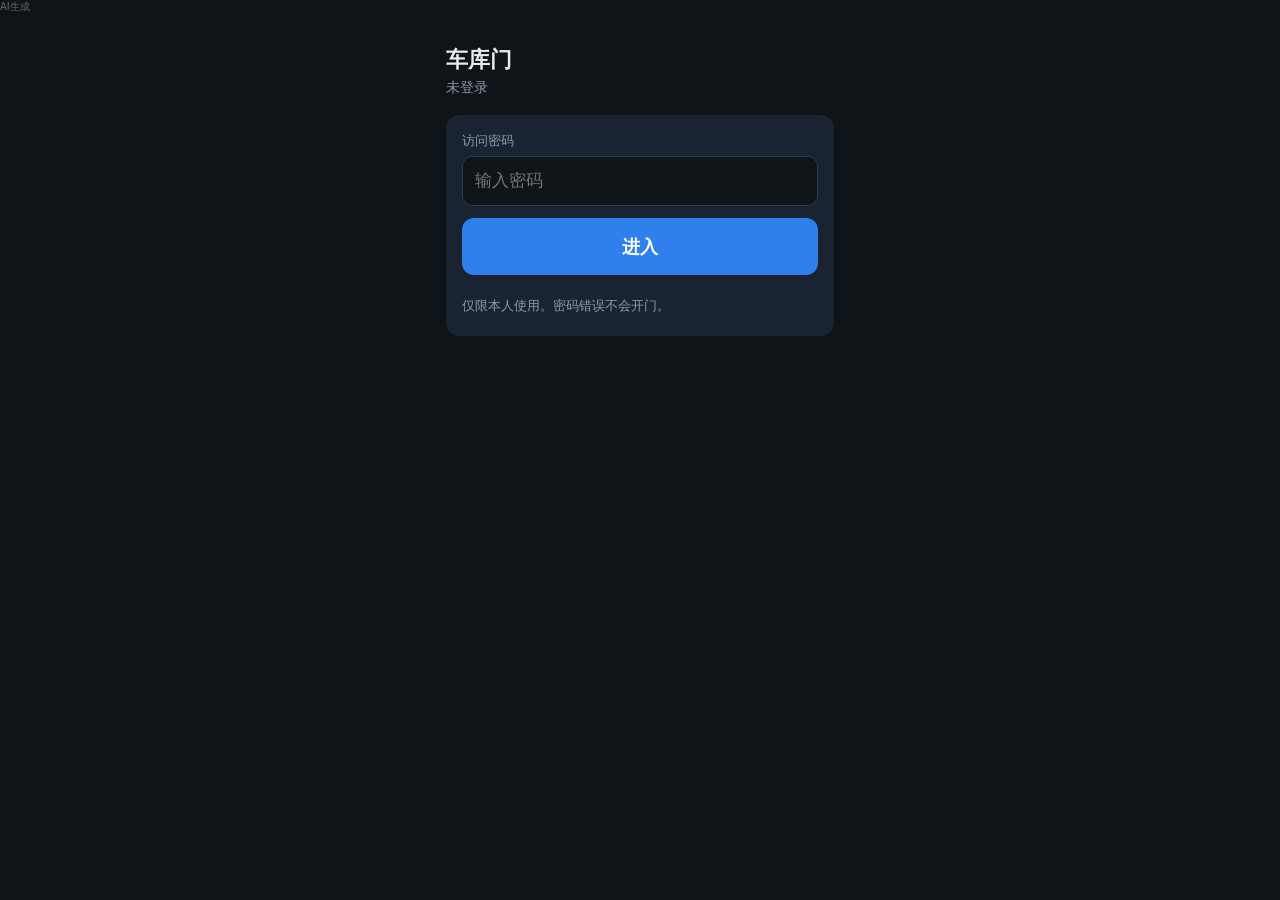
==== index.html @ 0e4d1e5b "feat: 手机开关门页 + VPS 网关扩展（登录/OTA/设备日志） - 新增 index.html/style.css/app.js：手机大按钮开关门，密码登录 - garage_gate.py" ====
<!-- AI生成 -->
<!DOCTYPE html>
<html lang="zh-CN">
<head>
  <meta charset="utf-8">
  <meta name="viewport" content="width=device-width, initial-scale=1, viewport-fit=cover">
  <meta name="theme-color" content="#0f1419">
  <title>车库门</title>
  <link rel="stylesheet" href="style.css">
</head>
<body>
<p data-aigc-mark="1" style="margin:0 0 8px;font-size:10px;line-height:1.3;color:#6b6560;font-weight:400;">AI生成</p>

  <div class="wrap">
    <header>
      <h1>车库门</h1>
      <p class="sub" id="statusText">未登录</p>
    </header>

    <section id="loginView" class="card">
      <label for="pw">访问密码</label>
      <input id="pw" type="password" inputmode="text" autocomplete="current-password" placeholder="输入密码">
      <button id="loginBtn" class="btn primary" type="button">进入</button>
      <p class="tip">仅限本人使用。密码错误不会开门。</p>
    </section>

    <section id="ctrlView" class="card hidden">
      <div class="btns">
        <button id="openBtn" class="btn open" type="button">开门</button>
        <button id="closeBtn" class="btn close" type="button">关门</button>
      </div>
      <p class="tip" id="resultText">点按钮后设备会轮询取令并执行</p>
      <button id="logoutBtn" class="btn sec" type="button">退出</button>
    </section>
  </div>
  <script src="app.js"></script>
</body>
</html>
---- style.css ----
:root {
  --bg: #0f1419;
  --card: #1a2332;
  --ink: #e7ecf1;
  --muted: #8b9aab;
  --line: #2e3d52;
  --open: #1f9d55;
  --open-press: #177a42;
  --close: #c45c26;
  --close-press: #9a471b;
  --primary: #2f80ed;
}

* { box-sizing: border-box; }

html, body {
  margin: 0;
  padding: 0;
  background: var(--bg);
  color: var(--ink);
  font-family: system-ui, -apple-system, "PingFang SC", "Microsoft YaHei", sans-serif;
  min-height: 100%;
}

.wrap {
  max-width: 420px;
  margin: 0 auto;
  padding: 24px 16px calc(32px + env(safe-area-inset-bottom));
}

header h1 {
  margin: 0 0 4px;
  font-size: 1.35rem;
  font-weight: 650;
}

.sub {
  margin: 0 0 18px;
  color: var(--muted);
  font-size: 0.9rem;
  min-height: 1.2em;
}

.card {
  background: var(--card);
  border-radius: 14px;
  padding: 18px 16px 20px;
  margin-bottom: 14px;
}

.hidden { display: none !important; }

label {
  display: block;
  font-size: 0.8rem;
  color: var(--muted);
  margin-bottom: 6px;
}

input[type="password"] {
  width: 100%;
  padding: 14px 12px;
  border-radius: 10px;
  border: 1px solid var(--line);
  background: var(--bg);
  color: var(--ink);
  font-size: 1.05rem;
  margin-bottom: 12px;
}

.btn {
  width: 100%;
  border: 0;
  border-radius: 12px;
  padding: 16px;
  font-size: 1.15rem;
  font-weight: 650;
  color: #fff;
  cursor: pointer;
  -webkit-tap-highlight-color: transparent;
  touch-action: manipulation;
}

.btn:active { transform: scale(0.98); }

.btn.primary {
  background: var(--primary);
  margin-bottom: 8px;
}

.btn.sec {
  background: #2a3548;
  color: #c5d0dc;
  margin-top: 12px;
  font-size: 0.95rem;
  padding: 12px;
}

.btns {
  display: grid;
  grid-template-columns: 1fr 1fr;
  gap: 12px;
}

.btn.open {
  background: var(--open);
  min-height: 120px;
  font-size: 1.4rem;
}

.btn.open:active { background: var(--open-press); }

.btn.close {
  background: var(--close);
  min-height: 120px;
  font-size: 1.4rem;
}

.btn.close:active { background: var(--close-press); }

.btn:disabled {
  opacity: 0.5;
  transform: none;
}

.tip {
  margin: 14px 0 0;
  color: var(--muted);
  font-size: 0.8rem;
  line-height: 1.45;
}

.tip.ok { color: #3dd68c; }
.tip.err { color: #f07178; }
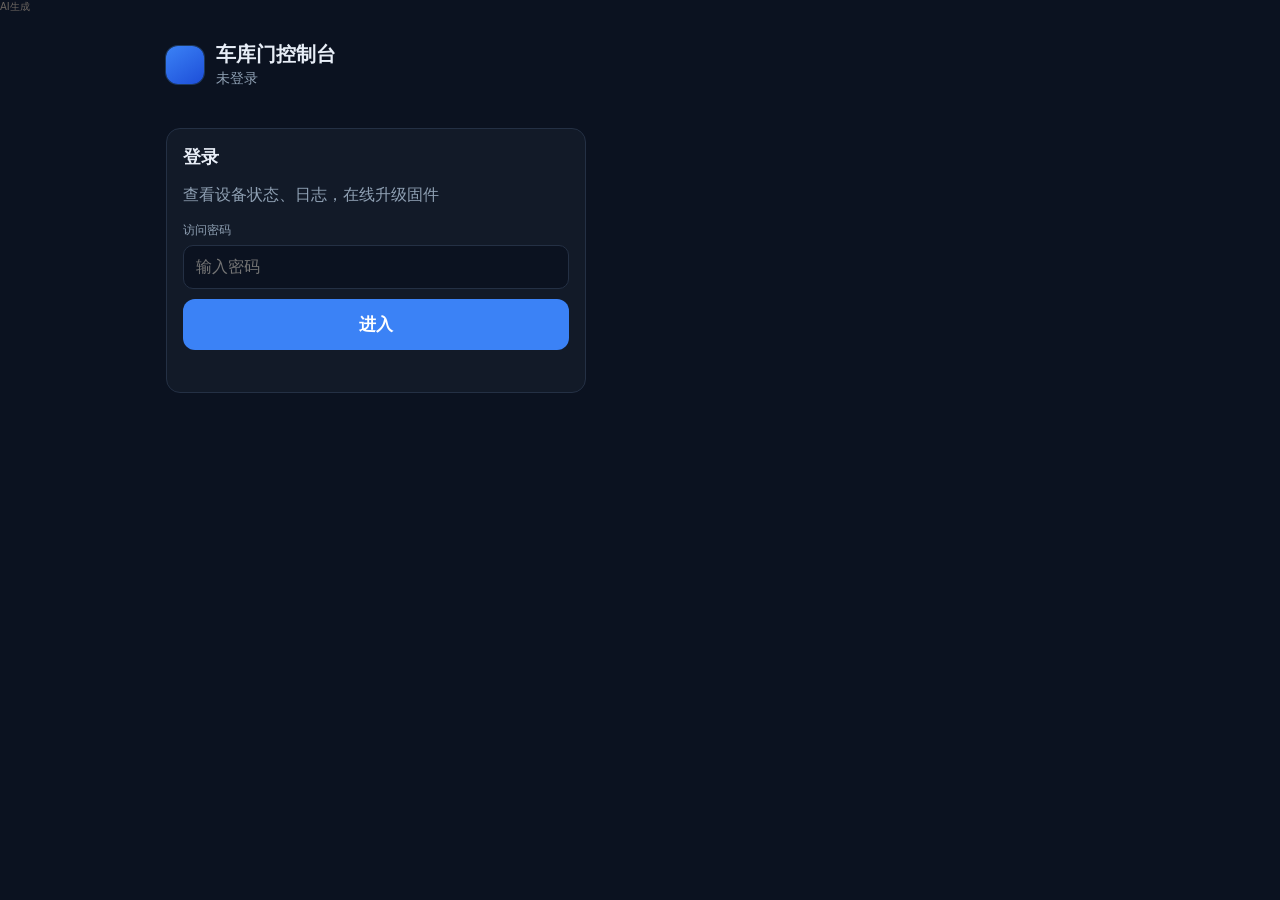
==== commit 3f089155: "feat: 多设备 id 隔离与 HTTPS 状态控制台 - 固件：deviceId + /dev/status 心跳，poll/logs 带 id，测试板可配 DEVICE_ROLE=lab - 网" ====
--- a/index.html
+++ b/index.html
@@ -4,33 +4,98 @@
 <head>
   <meta charset="utf-8">
   <meta name="viewport" content="width=device-width, initial-scale=1, viewport-fit=cover">
-  <meta name="theme-color" content="#0f1419">
-  <title>车库门</title>
+  <meta name="theme-color" content="#0b1220">
+  <title>车库门控制台</title>
   <link rel="stylesheet" href="style.css">
 </head>
 <body>
 <p data-aigc-mark="1" style="margin:0 0 8px;font-size:10px;line-height:1.3;color:#6b6560;font-weight:400;">AI生成</p>
 
-  <div class="wrap">
-    <header>
-      <h1>车库门</h1>
-      <p class="sub" id="statusText">未登录</p>
+  <div class="app">
+    <header class="top">
+      <div class="brand">
+        <span class="logo"></span>
+        <div>
+          <h1>车库门控制台</h1>
+          <p class="sub" id="statusText">未登录</p>
+        </div>
+      </div>
+      <button id="logoutBtn" class="btn ghost hidden" type="button">退出</button>
     </header>
 
-    <section id="loginView" class="card">
+    <section id="loginView" class="card login-card">
+      <h2>登录</h2>
+      <p class="muted">查看设备状态、日志，在线升级固件</p>
       <label for="pw">访问密码</label>
-      <input id="pw" type="password" inputmode="text" autocomplete="current-password" placeholder="输入密码">
+      <input id="pw" type="password" autocomplete="current-password" placeholder="输入密码">
       <button id="loginBtn" class="btn primary" type="button">进入</button>
-      <p class="tip">仅限本人使用。密码错误不会开门。</p>
+      <p class="tip" id="loginTip"></p>
     </section>
 
-    <section id="ctrlView" class="card hidden">
-      <div class="btns">
-        <button id="openBtn" class="btn open" type="button">开门</button>
-        <button id="closeBtn" class="btn close" type="button">关门</button>
+    <section id="listView" class="hidden">
+      <div class="toolbar">
+        <h2>设备</h2>
+        <div class="toolbar-actions">
+          <button id="refreshBtn" class="btn ghost sm" type="button">刷新</button>
+          <button id="otaBtn" class="btn primary sm" type="button">上传固件</button>
+        </div>
       </div>
-      <p class="tip" id="resultText">点按钮后设备会轮询取令并执行</p>
-      <button id="logoutBtn" class="btn sec" type="button">退出</button>
+      <div id="otaBar" class="card ota-card hidden">
+        <h3>在线 OTA</h3>
+        <p class="muted">上传 <code>firmware.bin</code> 后设备会自动比对升级</p>
+        <div class="ota-row">
+          <input id="verInput" type="text" placeholder="版本号（可选，如 0.2.202609241200）">
+          <input id="binInput" type="file" accept=".bin">
+        </div>
+        <div class="btn-row">
+          <button id="uploadBtn" class="btn primary sm" type="button">上传并通知设备</button>
+          <span id="otaMsg" class="tip"></span>
+        </div>
+        <p class="muted" id="otaCurrent"></p>
+      </div>
+      <div id="deviceList" class="device-list"></div>
+      <p class="tip" id="listTip"></p>
+    </section>
+
+    <section id="detailView" class="hidden">
+      <div class="toolbar">
+        <button id="backBtn" class="btn ghost sm" type="button">← 返回</button>
+        <h2 id="devTitle">设备</h2>
+        <div class="toolbar-actions">
+          <button id="dRefreshBtn" class="btn ghost sm" type="button">刷新</button>
+        </div>
+      </div>
+
+      <div class="detail-grid">
+        <div class="card">
+          <div class="head-row">
+            <h3>运行状态</h3>
+            <span id="devOnline" class="pill">—</span>
+          </div>
+          <div id="statusGrid" class="status-grid"></div>
+          <div class="meta" id="devMeta"></div>
+        </div>
+
+        <div class="card">
+          <h3>控制</h3>
+          <div class="btns">
+            <button id="openBtn" class="btn open" type="button">开门</button>
+            <button id="closeBtn" class="btn close" type="button">关门</button>
+          </div>
+          <div class="btn-row">
+            <button id="updateBtn" class="btn sec" type="button">检查更新</button>
+          </div>
+          <p class="tip" id="ctrlTip">指令 8 秒内由设备轮询领取</p>
+        </div>
+
+        <div class="card log-card">
+          <div class="head-row">
+            <h3>设备日志</h3>
+            <button id="logRefreshBtn" class="btn ghost sm" type="button">刷新</button>
+          </div>
+          <pre id="logBox" class="log-box">加载中…</pre>
+        </div>
+      </div>
     </section>
   </div>
   <script src="app.js"></script>
--- a/style.css
+++ b/style.css
@@ -1,134 +1,296 @@
 :root {
-  --bg: #0f1419;
-  --card: #1a2332;
-  --ink: #e7ecf1;
-  --muted: #8b9aab;
-  --line: #2e3d52;
-  --open: #1f9d55;
-  --open-press: #177a42;
-  --close: #c45c26;
-  --close-press: #9a471b;
-  --primary: #2f80ed;
+  --bg: #0b1220;
+  --panel: #121a28;
+  --panel-2: #182233;
+  --ink: #e8eef7;
+  --muted: #8fa0b3;
+  --line: #243044;
+  --accent: #3b82f6;
+  --accent-2: #60a5fa;
+  --ok: #22c55e;
+  --warn: #f59e0b;
+  --err: #ef4444;
+  --open: #16a34a;
+  --open-press: #15803d;
+  --close: #c2410c;
+  --close-press: #9a3412;
+  --radius: 14px;
+  --mono: ui-monospace, SFMono-Regular, Consolas, "Liberation Mono", monospace;
 }
 
 * { box-sizing: border-box; }
-
 html, body {
   margin: 0;
-  padding: 0;
   background: var(--bg);
   color: var(--ink);
   font-family: system-ui, -apple-system, "PingFang SC", "Microsoft YaHei", sans-serif;
   min-height: 100%;
 }
-
-.wrap {
-  max-width: 420px;
+code { font-family: var(--mono); font-size: 0.9em; color: var(--accent-2); }
+.hidden { display: none !important; }
+.muted { color: var(--muted); }
+
+.app {
+  max-width: 980px;
   margin: 0 auto;
-  padding: 24px 16px calc(32px + env(safe-area-inset-bottom));
-}
-
-header h1 {
-  margin: 0 0 4px;
-  font-size: 1.35rem;
-  font-weight: 650;
-}
-
-.sub {
-  margin: 0 0 18px;
-  color: var(--muted);
-  font-size: 0.9rem;
-  min-height: 1.2em;
-}
+  padding: 20px 16px 40px;
+}
+
+.top {
+  display: flex;
+  align-items: center;
+  justify-content: space-between;
+  gap: 12px;
+  margin-bottom: 18px;
+}
+.brand { display: flex; gap: 12px; align-items: center; }
+.logo {
+  width: 38px; height: 38px; border-radius: 12px;
+  background: linear-gradient(145deg, var(--accent), #1d4ed8);
+  box-shadow: 0 0 0 1px #1e3a5f;
+}
+.top h1 { margin: 0; font-size: 1.25rem; font-weight: 700; }
+.sub { margin: 2px 0 0; color: var(--muted); font-size: 0.85rem; }
 
 .card {
-  background: var(--card);
-  border-radius: 14px;
-  padding: 18px 16px 20px;
+  background: var(--panel);
+  border: 1px solid var(--line);
+  border-radius: var(--radius);
+  padding: 16px;
   margin-bottom: 14px;
 }
-
-.hidden { display: none !important; }
+.card h2, .card h3 { margin: 0 0 8px; }
+.card h2 { font-size: 1.1rem; }
+.card h3 { font-size: 0.95rem; font-weight: 650; }
+
+.login-card { max-width: 420px; margin-top: 40px; }
 
 label {
   display: block;
-  font-size: 0.8rem;
-  color: var(--muted);
-  margin-bottom: 6px;
-}
-
-input[type="password"] {
+  font-size: 0.78rem;
+  color: var(--muted);
+  margin: 10px 0 6px;
+}
+input[type="password"],
+input[type="text"] {
   width: 100%;
-  padding: 14px 12px;
+  padding: 12px;
   border-radius: 10px;
   border: 1px solid var(--line);
   background: var(--bg);
   color: var(--ink);
-  font-size: 1.05rem;
-  margin-bottom: 12px;
+  font-size: 1rem;
+  margin-bottom: 10px;
+}
+input[type="file"] {
+  width: 100%;
+  color: var(--muted);
+  margin-bottom: 10px;
 }
 
 .btn {
-  width: 100%;
   border: 0;
   border-radius: 12px;
-  padding: 16px;
-  font-size: 1.15rem;
+  padding: 14px 16px;
+  font-size: 1.05rem;
   font-weight: 650;
   color: #fff;
   cursor: pointer;
-  -webkit-tap-highlight-color: transparent;
   touch-action: manipulation;
-}
-
+  width: 100%;
+}
 .btn:active { transform: scale(0.98); }
-
-.btn.primary {
-  background: var(--primary);
-  margin-bottom: 8px;
-}
-
+.btn:disabled { opacity: 0.5; transform: none; }
+.btn.primary { background: var(--accent); }
+.btn.primary:hover { background: var(--accent-2); }
+.btn.ghost {
+  background: transparent;
+  border: 1px solid var(--line);
+  color: var(--ink);
+}
 .btn.sec {
-  background: #2a3548;
-  color: #c5d0dc;
-  margin-top: 12px;
-  font-size: 0.95rem;
-  padding: 12px;
-}
-
-.btns {
-  display: grid;
-  grid-template-columns: 1fr 1fr;
-  gap: 12px;
-}
-
+  background: var(--panel-2);
+  color: var(--ink);
+  width: auto;
+}
+.btn.sm {
+  width: auto;
+  padding: 8px 12px;
+  font-size: 0.85rem;
+  border-radius: 9px;
+}
 .btn.open {
   background: var(--open);
-  min-height: 120px;
-  font-size: 1.4rem;
-}
-
+  min-height: 88px;
+  font-size: 1.25rem;
+}
 .btn.open:active { background: var(--open-press); }
-
 .btn.close {
   background: var(--close);
-  min-height: 120px;
-  font-size: 1.4rem;
-}
-
+  min-height: 88px;
+  font-size: 1.25rem;
+}
 .btn.close:active { background: var(--close-press); }
-
-.btn:disabled {
-  opacity: 0.5;
-  transform: none;
-}
-
-.tip {
-  margin: 14px 0 0;
-  color: var(--muted);
-  font-size: 0.8rem;
+.btns {
+  display: grid;
+  grid-template-columns: 1fr 1fr;
+  gap: 12px;
+  margin-bottom: 12px;
+}
+.btn-row {
+  display: flex;
+  gap: 10px;
+  align-items: center;
+  flex-wrap: wrap;
+}
+
+.toolbar {
+  display: flex;
+  align-items: center;
+  gap: 12px;
+  margin-bottom: 12px;
+}
+.toolbar h2 { margin: 0; flex: 1; font-size: 1.15rem; }
+.toolbar-actions { display: flex; gap: 8px; }
+
+.tip { margin: 10px 0 0; color: var(--muted); font-size: 0.82rem; min-height: 1.2em; }
+.tip.ok { color: var(--ok); }
+.tip.err { color: var(--err); }
+
+.device-list {
+  display: grid;
+  grid-template-columns: repeat(auto-fill, minmax(280px, 1fr));
+  gap: 12px;
+}
+.device-card {
+  background: var(--panel);
+  border: 1px solid var(--line);
+  border-radius: var(--radius);
+  padding: 16px;
+  cursor: pointer;
+  transition: border-color .15s, transform .15s;
+}
+.device-card:hover {
+  border-color: var(--accent);
+  transform: translateY(-1px);
+}
+.device-card .name {
+  font-size: 1.05rem;
+  font-weight: 650;
+  margin-bottom: 4px;
+}
+.device-card .id {
+  font-family: var(--mono);
+  font-size: 0.78rem;
+  color: var(--muted);
+  margin-bottom: 10px;
+}
+.device-card .fw {
+  font-family: var(--mono);
+  font-size: 0.78rem;
+  color: var(--accent-2);
+}
+
+.pill {
+  display: inline-flex;
+  align-items: center;
+  gap: 6px;
+  padding: 3px 10px;
+  border-radius: 999px;
+  font-size: 0.75rem;
+  font-weight: 600;
+  background: var(--panel-2);
+  border: 1px solid var(--line);
+  color: var(--muted);
+}
+.pill.ok { color: var(--ok); border-color: #14532d; }
+.pill.warn { color: var(--warn); border-color: #78350f; }
+.pill.err { color: var(--err); border-color: #7f1d1d; }
+.pill .dot {
+  width: 7px; height: 7px; border-radius: 50%;
+  background: currentColor;
+}
+.pill-row { display: flex; flex-wrap: wrap; gap: 6px; }
+
+.head-row {
+  display: flex;
+  align-items: center;
+  justify-content: space-between;
+  gap: 8px;
+  margin-bottom: 10px;
+}
+.head-row h3 { margin: 0; }
+
+.detail-grid {
+  display: grid;
+  grid-template-columns: 1fr 1fr;
+  gap: 14px;
+}
+.detail-grid .log-card { grid-column: 1 / -1; }
+
+.status-grid {
+  display: grid;
+  grid-template-columns: repeat(auto-fill, minmax(130px, 1fr));
+  gap: 8px;
+}
+.status-item {
+  background: var(--panel-2);
+  border: 1px solid var(--line);
+  border-radius: 10px;
+  padding: 10px 12px;
+}
+.status-item .k {
+  font-size: 0.72rem;
+  color: var(--muted);
+  margin-bottom: 4px;
+}
+.status-item .v {
+  font-family: var(--mono);
+  font-size: 0.95rem;
+  font-weight: 650;
+}
+.status-item .v.ok { color: var(--ok); }
+.status-item .v.warn { color: var(--warn); }
+.status-item .v.err { color: var(--err); }
+
+.meta {
+  margin-top: 12px;
+  font-family: var(--mono);
+  font-size: 0.75rem;
+  color: var(--muted);
+  line-height: 1.5;
+}
+
+.log-box {
+  margin: 0;
+  min-height: 180px;
+  max-height: 360px;
+  overflow: auto;
+  background: #0a101a;
+  border: 1px solid var(--line);
+  border-radius: 10px;
+  padding: 12px;
+  font-family: var(--mono);
+  font-size: 0.75rem;
   line-height: 1.45;
-}
-
-.tip.ok { color: #3dd68c; }
-.tip.err { color: #f07178; }
+  color: #b7c7db;
+  white-space: pre-wrap;
+  word-break: break-all;
+}
+
+.ota-card .ota-row {
+  display: grid;
+  grid-template-columns: 1fr 1fr;
+  gap: 10px;
+}
+
+.empty {
+  color: var(--muted);
+  text-align: center;
+  padding: 36px 12px;
+}
+
+@media (max-width: 720px) {
+  .detail-grid { grid-template-columns: 1fr; }
+  .ota-card .ota-row { grid-template-columns: 1fr; }
+}
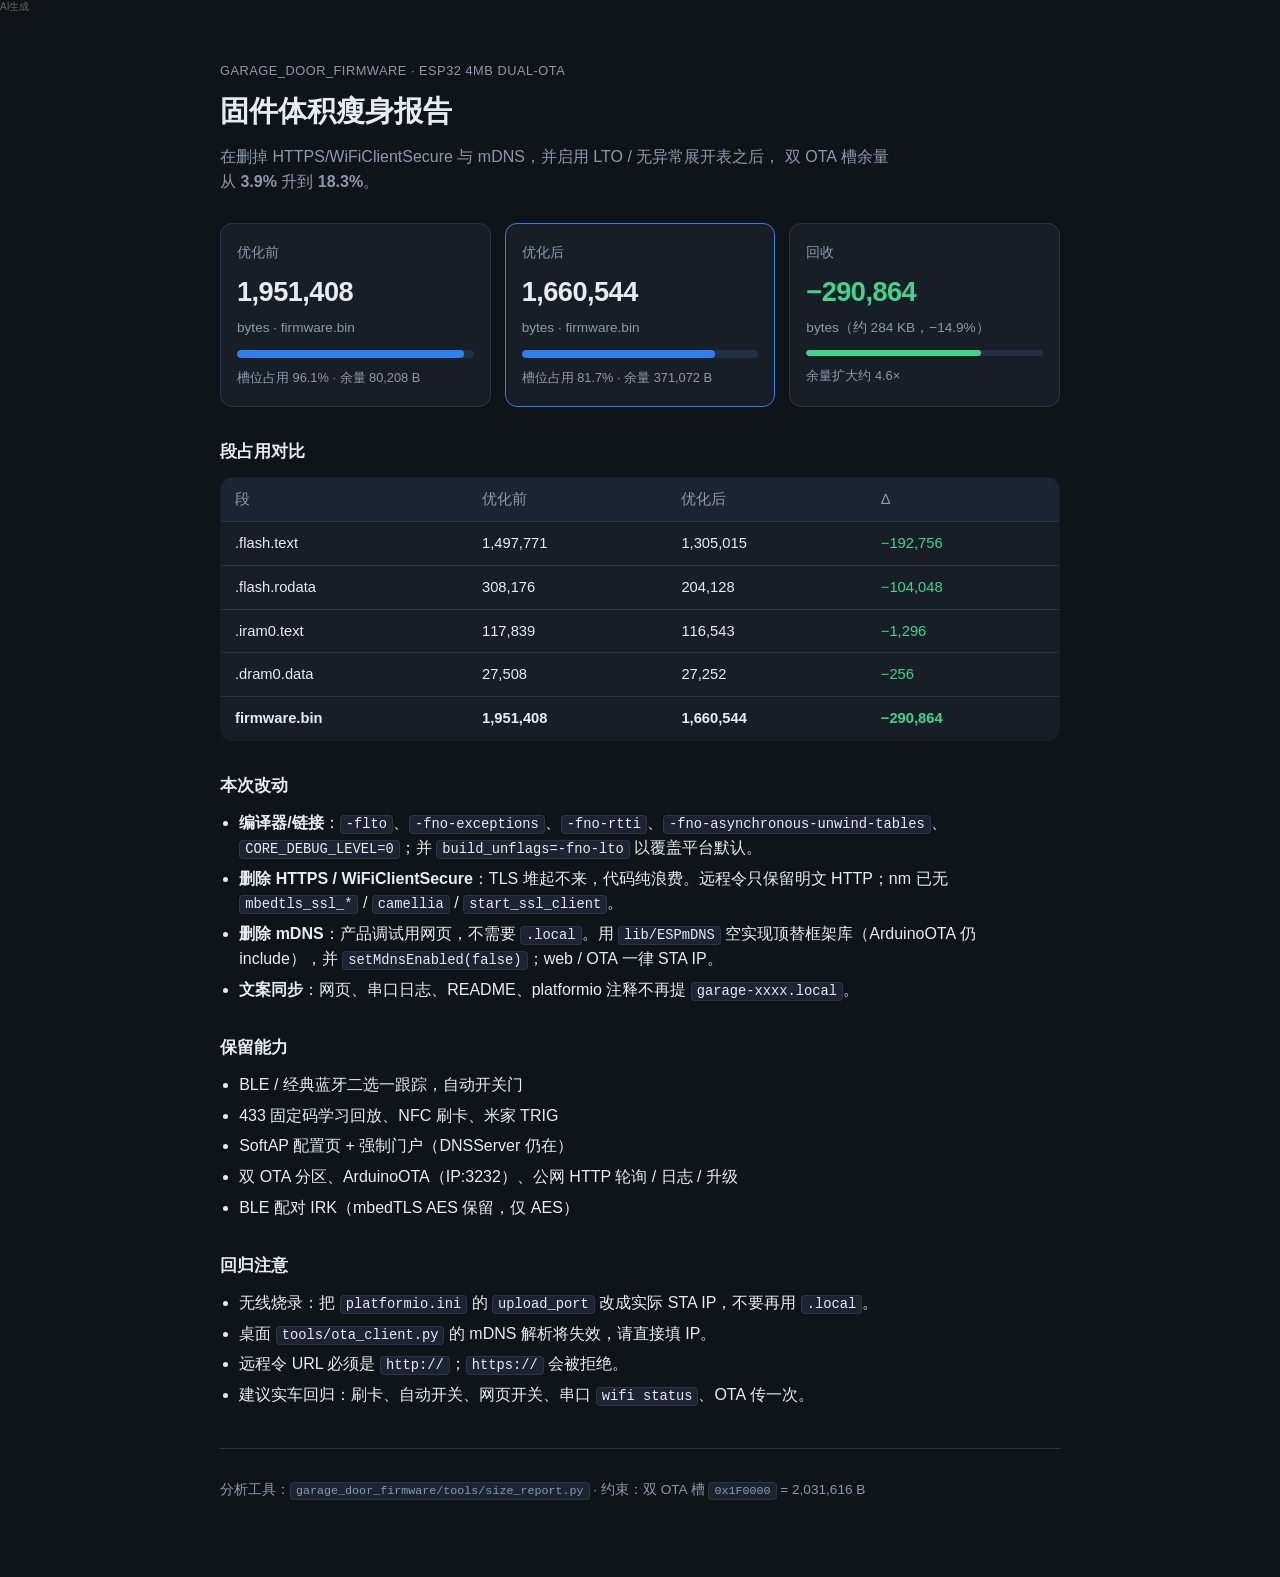
==== commit 64b9c07e: "docs: 体积瘦身报告页同步 1.66MB 实测数据" ====
--- a/index.html
+++ b/index.html
@@ -2,102 +2,99 @@
 <!DOCTYPE html>
 <html lang="zh-CN">
 <head>
-  <meta charset="utf-8">
-  <meta name="viewport" content="width=device-width, initial-scale=1, viewport-fit=cover">
-  <meta name="theme-color" content="#0b1220">
-  <title>车库门控制台</title>
-  <link rel="stylesheet" href="style.css">
+  <meta charset="utf-8" />
+  <meta name="viewport" content="width=device-width, initial-scale=1" />
+  <title>车库门固件体积瘦身报告</title>
+  <link rel="stylesheet" href="style.css" />
 </head>
 <body>
 <p data-aigc-mark="1" style="margin:0 0 8px;font-size:10px;line-height:1.3;color:#6b6560;font-weight:400;">AI生成</p>
 
-  <div class="app">
-    <header class="top">
-      <div class="brand">
-        <span class="logo"></span>
-        <div>
-          <h1>车库门控制台</h1>
-          <p class="sub" id="statusText">未登录</p>
-        </div>
-      </div>
-      <button id="logoutBtn" class="btn ghost hidden" type="button">退出</button>
+  <main class="wrap">
+    <header>
+      <p class="eyebrow">garage_door_firmware · ESP32 4MB dual-OTA</p>
+      <h1>固件体积瘦身报告</h1>
+      <p class="lead">
+        在删掉 HTTPS/WiFiClientSecure 与 mDNS，并启用 LTO / 无异常展开表之后，
+        双 OTA 槽余量从 <strong>3.9%</strong> 升到 <strong>18.3%</strong>。
+      </p>
     </header>
 
-    <section id="loginView" class="card login-card">
-      <h2>登录</h2>
-      <p class="muted">查看设备状态、日志，在线升级固件</p>
-      <label for="pw">访问密码</label>
-      <input id="pw" type="password" autocomplete="current-password" placeholder="输入密码">
-      <button id="loginBtn" class="btn primary" type="button">进入</button>
-      <p class="tip" id="loginTip"></p>
+    <section class="cards">
+      <article class="card">
+        <h2>优化前</h2>
+        <p class="num" id="before-size">1,951,408</p>
+        <p class="unit">bytes · firmware.bin</p>
+        <div class="bar"><i style="width:96.1%"></i></div>
+        <p class="meta">槽位占用 96.1% · 余量 80,208 B</p>
+      </article>
+      <article class="card accent">
+        <h2>优化后</h2>
+        <p class="num" id="after-size">1,660,544</p>
+        <p class="unit">bytes · firmware.bin</p>
+        <div class="bar"><i style="width:81.7%"></i></div>
+        <p class="meta">槽位占用 81.7% · 余量 371,072 B</p>
+      </article>
+      <article class="card">
+        <h2>回收</h2>
+        <p class="num good">−290,864</p>
+        <p class="unit">bytes（约 284 KB，−14.9%）</p>
+        <div class="bar thin"><i class="good" style="width:74%"></i></div>
+        <p class="meta">余量扩大约 4.6×</p>
+      </article>
     </section>
 
-    <section id="listView" class="hidden">
-      <div class="toolbar">
-        <h2>设备</h2>
-        <div class="toolbar-actions">
-          <button id="refreshBtn" class="btn ghost sm" type="button">刷新</button>
-          <button id="otaBtn" class="btn primary sm" type="button">上传固件</button>
-        </div>
-      </div>
-      <div id="otaBar" class="card ota-card hidden">
-        <h3>在线 OTA</h3>
-        <p class="muted">上传 <code>firmware.bin</code> 后设备会自动比对升级</p>
-        <div class="ota-row">
-          <input id="verInput" type="text" placeholder="版本号（可选，如 0.2.202609241200）">
-          <input id="binInput" type="file" accept=".bin">
-        </div>
-        <div class="btn-row">
-          <button id="uploadBtn" class="btn primary sm" type="button">上传并通知设备</button>
-          <span id="otaMsg" class="tip"></span>
-        </div>
-        <p class="muted" id="otaCurrent"></p>
-      </div>
-      <div id="deviceList" class="device-list"></div>
-      <p class="tip" id="listTip"></p>
+    <section>
+      <h2>段占用对比</h2>
+      <table>
+        <thead>
+          <tr><th>段</th><th>优化前</th><th>优化后</th><th>Δ</th></tr>
+        </thead>
+        <tbody>
+          <tr><td>.flash.text</td><td>1,497,771</td><td>1,305,015</td><td class="good">−192,756</td></tr>
+          <tr><td>.flash.rodata</td><td>308,176</td><td>204,128</td><td class="good">−104,048</td></tr>
+          <tr><td>.iram0.text</td><td>117,839</td><td>116,543</td><td class="good">−1,296</td></tr>
+          <tr><td>.dram0.data</td><td>27,508</td><td>27,252</td><td class="good">−256</td></tr>
+          <tr><td><strong>firmware.bin</strong></td><td><strong>1,951,408</strong></td><td><strong>1,660,544</strong></td><td class="good"><strong>−290,864</strong></td></tr>
+        </tbody>
+      </table>
     </section>
 
-    <section id="detailView" class="hidden">
-      <div class="toolbar">
-        <button id="backBtn" class="btn ghost sm" type="button">← 返回</button>
-        <h2 id="devTitle">设备</h2>
-        <div class="toolbar-actions">
-          <button id="dRefreshBtn" class="btn ghost sm" type="button">刷新</button>
-        </div>
-      </div>
+    <section>
+      <h2>本次改动</h2>
+      <ul class="list">
+        <li><strong>编译器/链接</strong>：<code>-flto</code>、<code>-fno-exceptions</code>、<code>-fno-rtti</code>、<code>-fno-asynchronous-unwind-tables</code>、<code>CORE_DEBUG_LEVEL=0</code>；并 <code>build_unflags=-fno-lto</code> 以覆盖平台默认。</li>
+        <li><strong>删除 HTTPS / WiFiClientSecure</strong>：TLS 堆起不来，代码纯浪费。远程令只保留明文 HTTP；nm 已无 <code>mbedtls_ssl_*</code> / <code>camellia</code> / <code>start_ssl_client</code>。</li>
+        <li><strong>删除 mDNS</strong>：产品调试用网页，不需要 <code>.local</code>。用 <code>lib/ESPmDNS</code> 空实现顶替框架库（ArduinoOTA 仍 include），并 <code>setMdnsEnabled(false)</code>；web / OTA 一律 STA IP。</li>
+        <li><strong>文案同步</strong>：网页、串口日志、README、platformio 注释不再提 <code>garage-xxxx.local</code>。</li>
+      </ul>
+    </section>
 
-      <div class="detail-grid">
-        <div class="card">
-          <div class="head-row">
-            <h3>运行状态</h3>
-            <span id="devOnline" class="pill">—</span>
-          </div>
-          <div id="statusGrid" class="status-grid"></div>
-          <div class="meta" id="devMeta"></div>
-        </div>
+    <section>
+      <h2>保留能力</h2>
+      <ul class="list">
+        <li>BLE / 经典蓝牙二选一跟踪，自动开关门</li>
+        <li>433 固定码学习回放、NFC 刷卡、米家 TRIG</li>
+        <li>SoftAP 配置页 + 强制门户（DNSServer 仍在）</li>
+        <li>双 OTA 分区、ArduinoOTA（IP:3232）、公网 HTTP 轮询 / 日志 / 升级</li>
+        <li>BLE 配对 IRK（mbedTLS AES 保留，仅 AES）</li>
+      </ul>
+    </section>
 
-        <div class="card">
-          <h3>控制</h3>
-          <div class="btns">
-            <button id="openBtn" class="btn open" type="button">开门</button>
-            <button id="closeBtn" class="btn close" type="button">关门</button>
-          </div>
-          <div class="btn-row">
-            <button id="updateBtn" class="btn sec" type="button">检查更新</button>
-          </div>
-          <p class="tip" id="ctrlTip">指令 8 秒内由设备轮询领取</p>
-        </div>
+    <section>
+      <h2>回归注意</h2>
+      <ul class="list">
+        <li>无线烧录：把 <code>platformio.ini</code> 的 <code>upload_port</code> 改成实际 STA IP，不要再用 <code>.local</code>。</li>
+        <li>桌面 <code>tools/ota_client.py</code> 的 mDNS 解析将失效，请直接填 IP。</li>
+        <li>远程令 URL 必须是 <code>http://</code>；<code>https://</code> 会被拒绝。</li>
+        <li>建议实车回归：刷卡、自动开关、网页开关、串口 <code>wifi status</code>、OTA 传一次。</li>
+      </ul>
+    </section>
 
-        <div class="card log-card">
-          <div class="head-row">
-            <h3>设备日志</h3>
-            <button id="logRefreshBtn" class="btn ghost sm" type="button">刷新</button>
-          </div>
-          <pre id="logBox" class="log-box">加载中…</pre>
-        </div>
-      </div>
-    </section>
-  </div>
+    <footer>
+      <p>分析工具：<code>garage_door_firmware/tools/size_report.py</code> · 约束：双 OTA 槽 <code>0x1F0000</code> = 2,031,616 B</p>
+    </footer>
+  </main>
   <script src="app.js"></script>
 </body>
 </html>
--- a/style.css
+++ b/style.css
@@ -1,296 +1,139 @@
 :root {
-  --bg: #0b1220;
-  --panel: #121a28;
-  --panel-2: #182233;
-  --ink: #e8eef7;
-  --muted: #8fa0b3;
-  --line: #243044;
-  --accent: #3b82f6;
-  --accent-2: #60a5fa;
-  --ok: #22c55e;
-  --warn: #f59e0b;
-  --err: #ef4444;
-  --open: #16a34a;
-  --open-press: #15803d;
-  --close: #c2410c;
-  --close-press: #9a3412;
-  --radius: 14px;
-  --mono: ui-monospace, SFMono-Regular, Consolas, "Liberation Mono", monospace;
+  --bg: #0f1419;
+  --card: #171e26;
+  --ink: #e7ecf1;
+  --muted: #8b9aab;
+  --line: #2a3548;
+  --accent: #2f80ed;
+  --good: #3dd68c;
+  --warn: #f2c94c;
 }
 
 * { box-sizing: border-box; }
-html, body {
+body {
   margin: 0;
+  font-family: -apple-system, "PingFang SC", "Microsoft YaHei", sans-serif;
   background: var(--bg);
   color: var(--ink);
-  font-family: system-ui, -apple-system, "PingFang SC", "Microsoft YaHei", sans-serif;
-  min-height: 100%;
+  line-height: 1.55;
 }
-code { font-family: var(--mono); font-size: 0.9em; color: var(--accent-2); }
-.hidden { display: none !important; }
-.muted { color: var(--muted); }
-
-.app {
-  max-width: 980px;
+.wrap {
+  max-width: 880px;
   margin: 0 auto;
-  padding: 20px 16px 40px;
+  padding: 40px 20px 64px;
 }
-
-.top {
-  display: flex;
-  align-items: center;
-  justify-content: space-between;
-  gap: 12px;
-  margin-bottom: 18px;
+.eyebrow {
+  color: var(--muted);
+  font-size: 0.8rem;
+  letter-spacing: 0.04em;
+  text-transform: uppercase;
+  margin: 0 0 8px;
 }
-.brand { display: flex; gap: 12px; align-items: center; }
-.logo {
-  width: 38px; height: 38px; border-radius: 12px;
-  background: linear-gradient(145deg, var(--accent), #1d4ed8);
-  box-shadow: 0 0 0 1px #1e3a5f;
+h1 {
+  font-size: 1.8rem;
+  margin: 0 0 12px;
+  font-weight: 650;
 }
-.top h1 { margin: 0; font-size: 1.25rem; font-weight: 700; }
-.sub { margin: 2px 0 0; color: var(--muted); font-size: 0.85rem; }
-
+.lead {
+  color: var(--muted);
+  margin: 0 0 28px;
+  max-width: 42em;
+}
+h2 {
+  font-size: 1.05rem;
+  margin: 32px 0 12px;
+  font-weight: 600;
+}
+.cards {
+  display: grid;
+  grid-template-columns: repeat(auto-fit, minmax(220px, 1fr));
+  gap: 14px;
+}
 .card {
-  background: var(--panel);
+  background: var(--card);
   border: 1px solid var(--line);
-  border-radius: var(--radius);
-  padding: 16px;
-  margin-bottom: 14px;
+  border-radius: 12px;
+  padding: 18px 16px;
 }
-.card h2, .card h3 { margin: 0 0 8px; }
-.card h2 { font-size: 1.1rem; }
-.card h3 { font-size: 0.95rem; font-weight: 650; }
-
-.login-card { max-width: 420px; margin-top: 40px; }
-
-label {
+.card.accent { border-color: var(--accent); }
+.card h2 {
+  margin: 0 0 8px;
+  font-size: 0.85rem;
+  color: var(--muted);
+  font-weight: 500;
+}
+.num {
+  font-size: 1.7rem;
+  font-weight: 700;
+  font-variant-numeric: tabular-nums;
+  margin: 0;
+  letter-spacing: -0.02em;
+}
+.num.good { color: var(--good); }
+.unit {
+  margin: 4px 0 12px;
+  color: var(--muted);
+  font-size: 0.85rem;
+}
+.bar {
+  height: 8px;
+  background: #243041;
+  border-radius: 99px;
+  overflow: hidden;
+}
+.bar.thin { height: 6px; }
+.bar i {
   display: block;
-  font-size: 0.78rem;
+  height: 100%;
+  background: var(--accent);
+  border-radius: 99px;
+}
+.bar i.good { background: var(--good); }
+.meta {
+  margin: 10px 0 0;
   color: var(--muted);
-  margin: 10px 0 6px;
+  font-size: 0.8rem;
 }
-input[type="password"],
-input[type="text"] {
+table {
   width: 100%;
-  padding: 12px;
-  border-radius: 10px;
+  border-collapse: collapse;
+  background: var(--card);
   border: 1px solid var(--line);
-  background: var(--bg);
-  color: var(--ink);
-  font-size: 1rem;
-  margin-bottom: 10px;
+  border-radius: 12px;
+  overflow: hidden;
+  font-variant-numeric: tabular-nums;
 }
-input[type="file"] {
-  width: 100%;
+th, td {
+  padding: 10px 14px;
+  text-align: left;
+  border-bottom: 1px solid var(--line);
+  font-size: 0.92rem;
+}
+th {
   color: var(--muted);
-  margin-bottom: 10px;
+  font-weight: 500;
+  background: #1b2430;
 }
-
-.btn {
-  border: 0;
-  border-radius: 12px;
-  padding: 14px 16px;
-  font-size: 1.05rem;
-  font-weight: 650;
-  color: #fff;
-  cursor: pointer;
-  touch-action: manipulation;
-  width: 100%;
-}
-.btn:active { transform: scale(0.98); }
-.btn:disabled { opacity: 0.5; transform: none; }
-.btn.primary { background: var(--accent); }
-.btn.primary:hover { background: var(--accent-2); }
-.btn.ghost {
-  background: transparent;
-  border: 1px solid var(--line);
+tr:last-child td { border-bottom: 0; }
+.good { color: var(--good); }
+.list {
+  margin: 0;
+  padding-left: 1.2em;
   color: var(--ink);
 }
-.btn.sec {
-  background: var(--panel-2);
-  color: var(--ink);
-  width: auto;
+.list li { margin: 6px 0; }
+code {
+  font-family: ui-monospace, SFMono-Regular, Consolas, monospace;
+  font-size: 0.86em;
+  background: #1b2430;
+  border: 1px solid var(--line);
+  border-radius: 4px;
+  padding: 1px 5px;
 }
-.btn.sm {
-  width: auto;
-  padding: 8px 12px;
+footer {
+  margin-top: 40px;
+  padding-top: 16px;
+  border-top: 1px solid var(--line);
+  color: var(--muted);
   font-size: 0.85rem;
-  border-radius: 9px;
 }
-.btn.open {
-  background: var(--open);
-  min-height: 88px;
-  font-size: 1.25rem;
-}
-.btn.open:active { background: var(--open-press); }
-.btn.close {
-  background: var(--close);
-  min-height: 88px;
-  font-size: 1.25rem;
-}
-.btn.close:active { background: var(--close-press); }
-.btns {
-  display: grid;
-  grid-template-columns: 1fr 1fr;
-  gap: 12px;
-  margin-bottom: 12px;
-}
-.btn-row {
-  display: flex;
-  gap: 10px;
-  align-items: center;
-  flex-wrap: wrap;
-}
-
-.toolbar {
-  display: flex;
-  align-items: center;
-  gap: 12px;
-  margin-bottom: 12px;
-}
-.toolbar h2 { margin: 0; flex: 1; font-size: 1.15rem; }
-.toolbar-actions { display: flex; gap: 8px; }
-
-.tip { margin: 10px 0 0; color: var(--muted); font-size: 0.82rem; min-height: 1.2em; }
-.tip.ok { color: var(--ok); }
-.tip.err { color: var(--err); }
-
-.device-list {
-  display: grid;
-  grid-template-columns: repeat(auto-fill, minmax(280px, 1fr));
-  gap: 12px;
-}
-.device-card {
-  background: var(--panel);
-  border: 1px solid var(--line);
-  border-radius: var(--radius);
-  padding: 16px;
-  cursor: pointer;
-  transition: border-color .15s, transform .15s;
-}
-.device-card:hover {
-  border-color: var(--accent);
-  transform: translateY(-1px);
-}
-.device-card .name {
-  font-size: 1.05rem;
-  font-weight: 650;
-  margin-bottom: 4px;
-}
-.device-card .id {
-  font-family: var(--mono);
-  font-size: 0.78rem;
-  color: var(--muted);
-  margin-bottom: 10px;
-}
-.device-card .fw {
-  font-family: var(--mono);
-  font-size: 0.78rem;
-  color: var(--accent-2);
-}
-
-.pill {
-  display: inline-flex;
-  align-items: center;
-  gap: 6px;
-  padding: 3px 10px;
-  border-radius: 999px;
-  font-size: 0.75rem;
-  font-weight: 600;
-  background: var(--panel-2);
-  border: 1px solid var(--line);
-  color: var(--muted);
-}
-.pill.ok { color: var(--ok); border-color: #14532d; }
-.pill.warn { color: var(--warn); border-color: #78350f; }
-.pill.err { color: var(--err); border-color: #7f1d1d; }
-.pill .dot {
-  width: 7px; height: 7px; border-radius: 50%;
-  background: currentColor;
-}
-.pill-row { display: flex; flex-wrap: wrap; gap: 6px; }
-
-.head-row {
-  display: flex;
-  align-items: center;
-  justify-content: space-between;
-  gap: 8px;
-  margin-bottom: 10px;
-}
-.head-row h3 { margin: 0; }
-
-.detail-grid {
-  display: grid;
-  grid-template-columns: 1fr 1fr;
-  gap: 14px;
-}
-.detail-grid .log-card { grid-column: 1 / -1; }
-
-.status-grid {
-  display: grid;
-  grid-template-columns: repeat(auto-fill, minmax(130px, 1fr));
-  gap: 8px;
-}
-.status-item {
-  background: var(--panel-2);
-  border: 1px solid var(--line);
-  border-radius: 10px;
-  padding: 10px 12px;
-}
-.status-item .k {
-  font-size: 0.72rem;
-  color: var(--muted);
-  margin-bottom: 4px;
-}
-.status-item .v {
-  font-family: var(--mono);
-  font-size: 0.95rem;
-  font-weight: 650;
-}
-.status-item .v.ok { color: var(--ok); }
-.status-item .v.warn { color: var(--warn); }
-.status-item .v.err { color: var(--err); }
-
-.meta {
-  margin-top: 12px;
-  font-family: var(--mono);
-  font-size: 0.75rem;
-  color: var(--muted);
-  line-height: 1.5;
-}
-
-.log-box {
-  margin: 0;
-  min-height: 180px;
-  max-height: 360px;
-  overflow: auto;
-  background: #0a101a;
-  border: 1px solid var(--line);
-  border-radius: 10px;
-  padding: 12px;
-  font-family: var(--mono);
-  font-size: 0.75rem;
-  line-height: 1.45;
-  color: #b7c7db;
-  white-space: pre-wrap;
-  word-break: break-all;
-}
-
-.ota-card .ota-row {
-  display: grid;
-  grid-template-columns: 1fr 1fr;
-  gap: 10px;
-}
-
-.empty {
-  color: var(--muted);
-  text-align: center;
-  padding: 36px 12px;
-}
-
-@media (max-width: 720px) {
-  .detail-grid { grid-template-columns: 1fr; }
-  .ota-card .ota-row { grid-template-columns: 1fr; }
-}
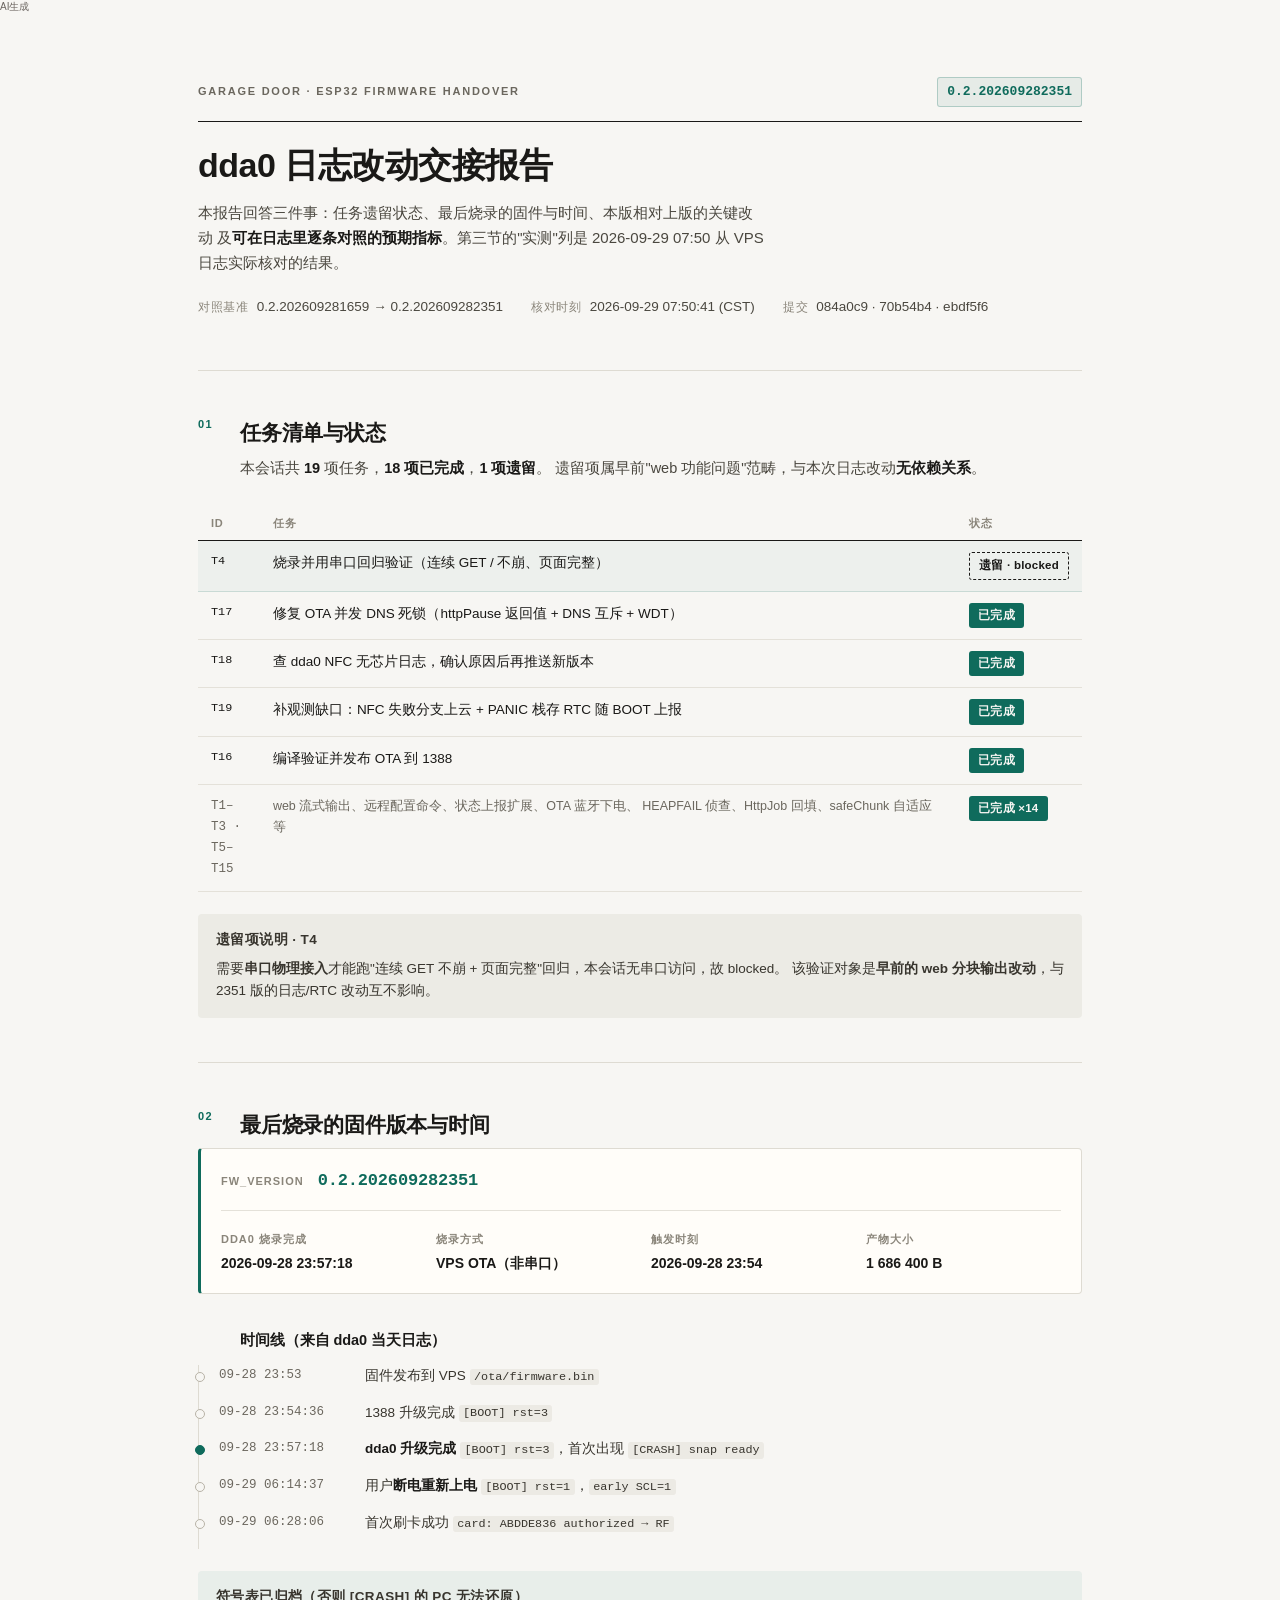
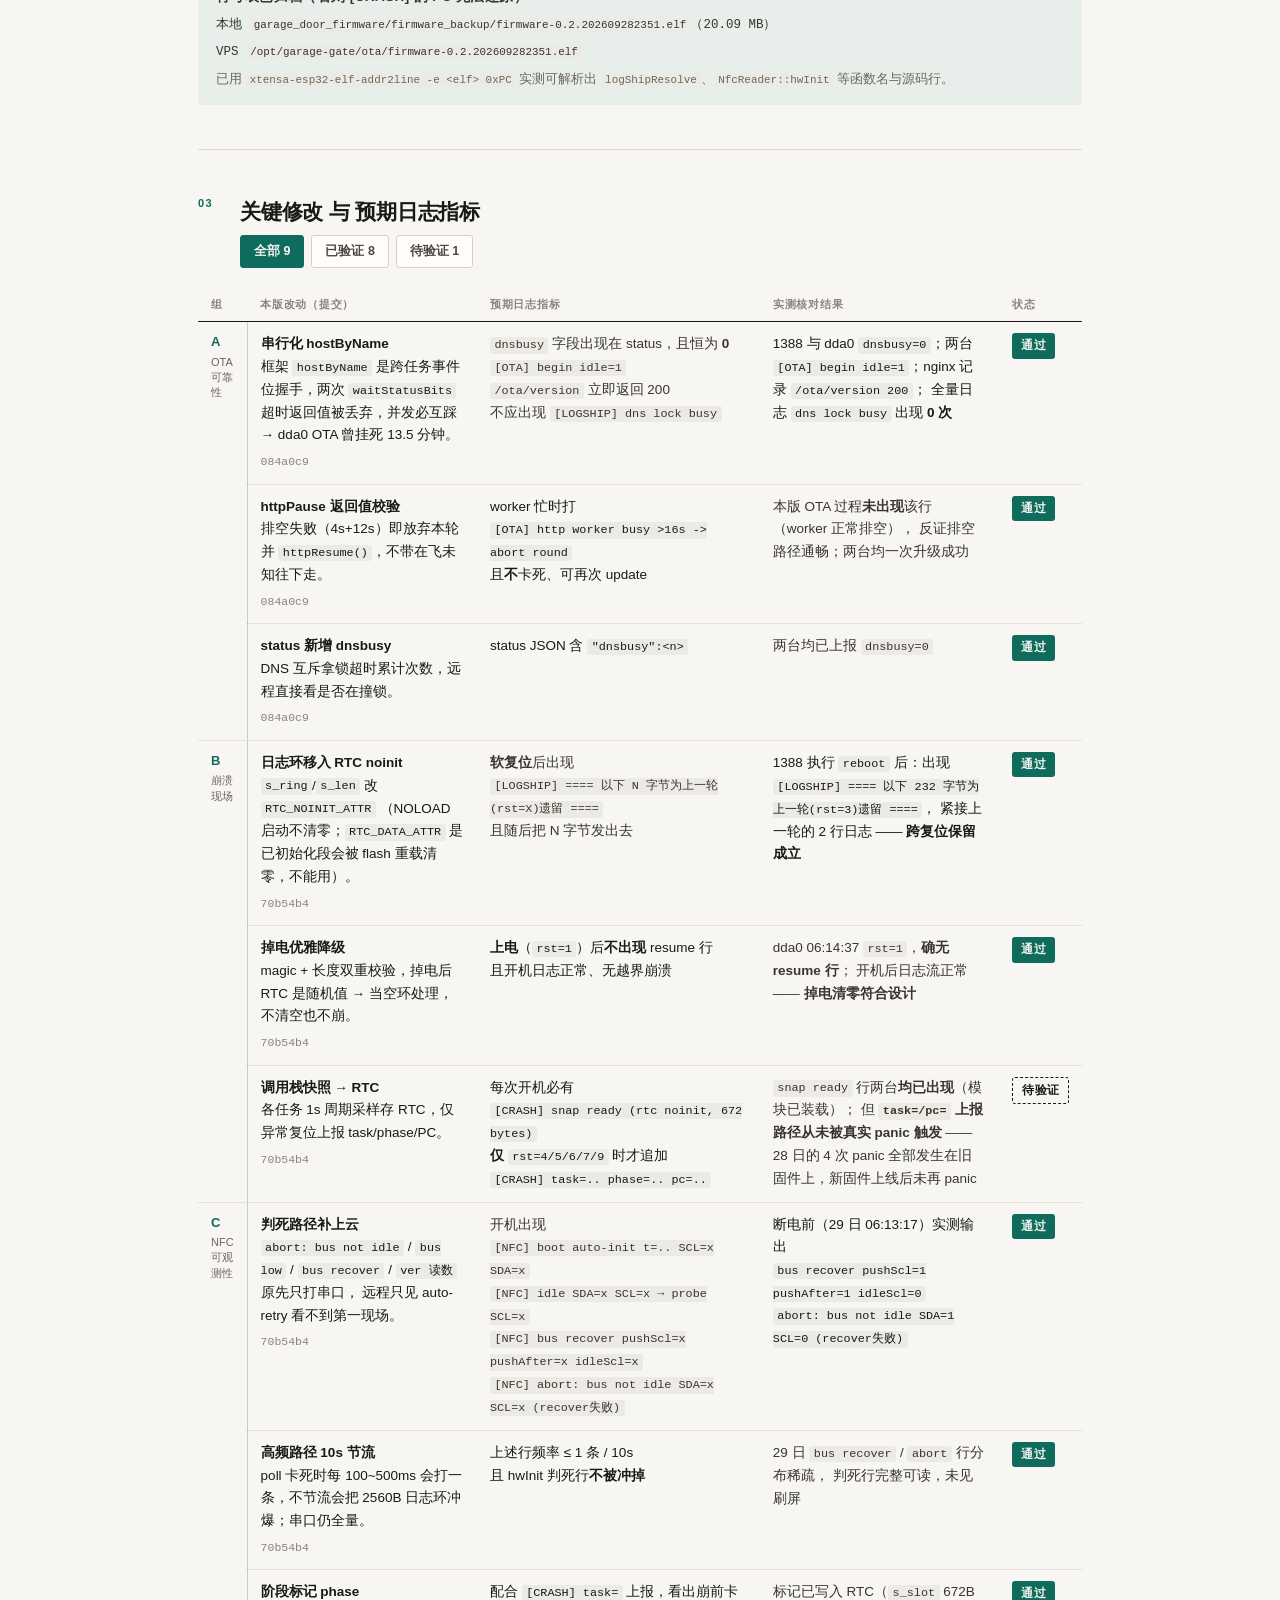
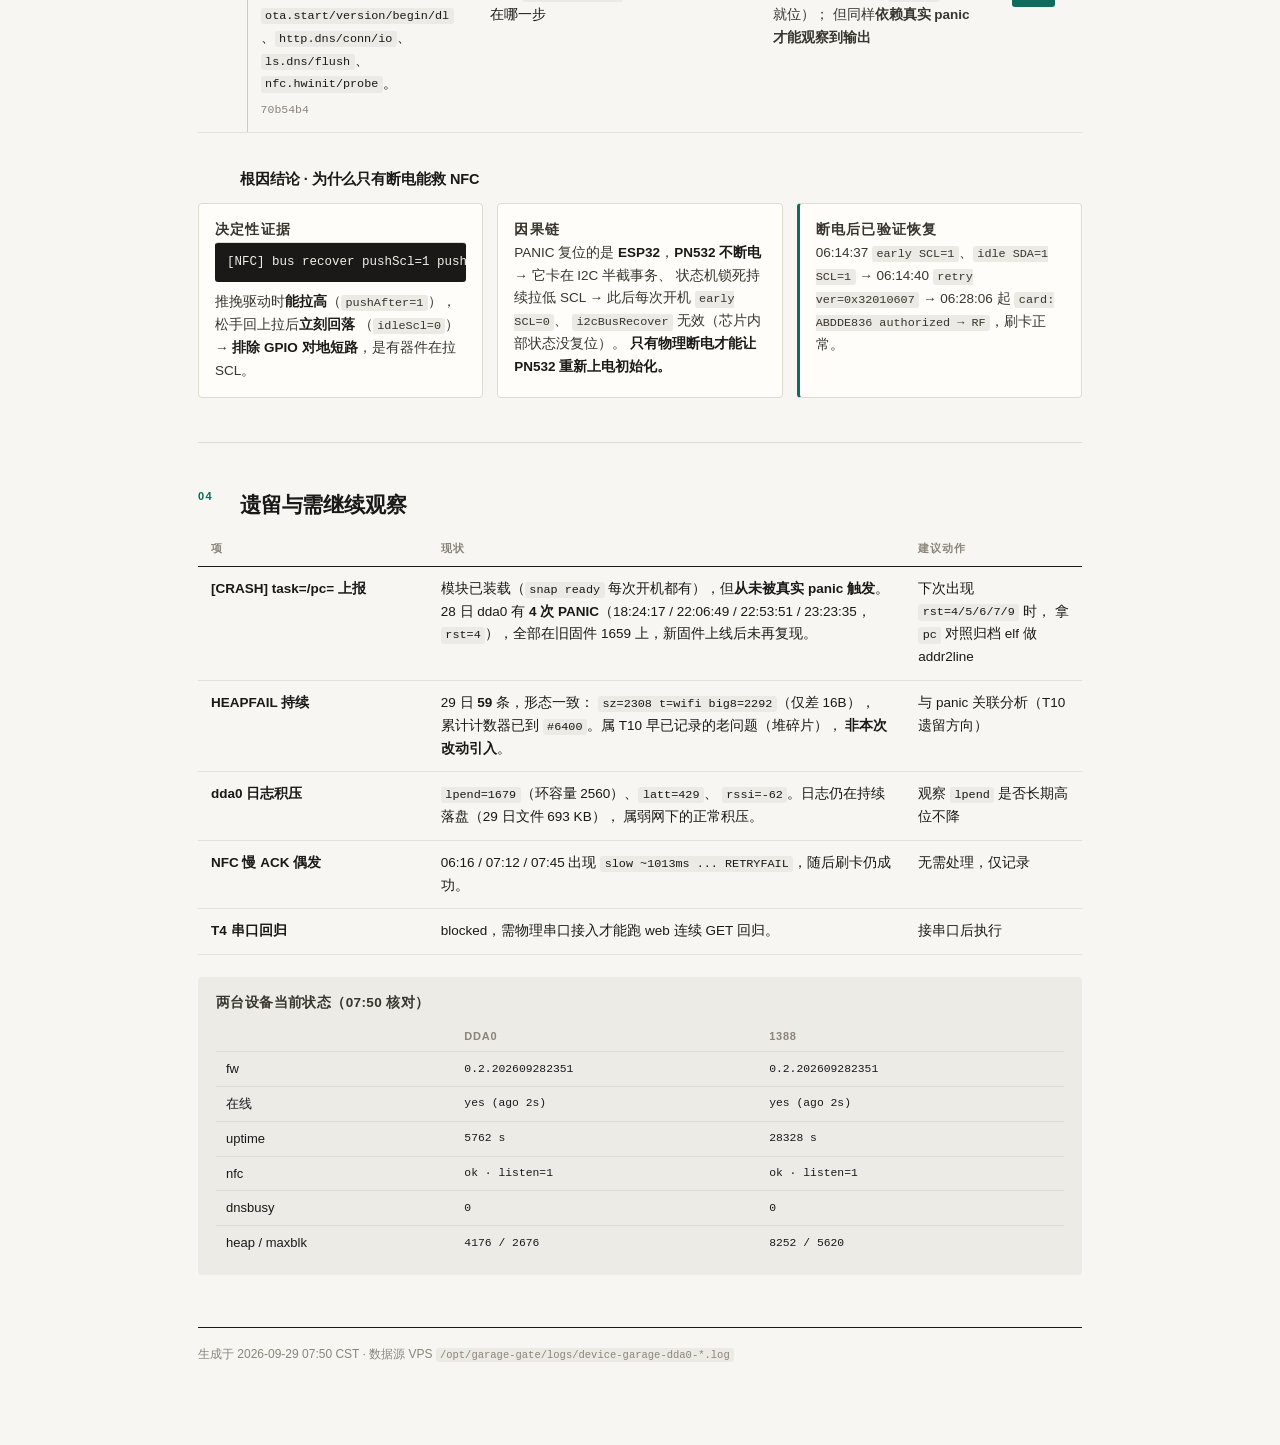
==== commit 01bf6892: "docs: 固件 0.2.202609282351 交接报告（复用根目录 index.html 报告入口） - 根目录 index.html/style.css/app.js 是按次复用的报告槽位，本" ====
--- a/index.html
+++ b/index.html
@@ -2,99 +2,362 @@
 <!DOCTYPE html>
 <html lang="zh-CN">
 <head>
-  <meta charset="utf-8" />
-  <meta name="viewport" content="width=device-width, initial-scale=1" />
-  <title>车库门固件体积瘦身报告</title>
-  <link rel="stylesheet" href="style.css" />
+<meta charset="UTF-8">
+<meta name="viewport" content="width=device-width, initial-scale=1">
+<title>固件交接报告 · 0.2.202609282351</title>
+<link rel="stylesheet" href="style.css">
 </head>
 <body>
 <p data-aigc-mark="1" style="margin:0 0 8px;font-size:10px;line-height:1.3;color:#6b6560;font-weight:400;">AI生成</p>
 
-  <main class="wrap">
-    <header>
-      <p class="eyebrow">garage_door_firmware · ESP32 4MB dual-OTA</p>
-      <h1>固件体积瘦身报告</h1>
-      <p class="lead">
-        在删掉 HTTPS/WiFiClientSecure 与 mDNS，并启用 LTO / 无异常展开表之后，
-        双 OTA 槽余量从 <strong>3.9%</strong> 升到 <strong>18.3%</strong>。
-      </p>
-    </header>
-
-    <section class="cards">
-      <article class="card">
-        <h2>优化前</h2>
-        <p class="num" id="before-size">1,951,408</p>
-        <p class="unit">bytes · firmware.bin</p>
-        <div class="bar"><i style="width:96.1%"></i></div>
-        <p class="meta">槽位占用 96.1% · 余量 80,208 B</p>
-      </article>
-      <article class="card accent">
-        <h2>优化后</h2>
-        <p class="num" id="after-size">1,660,544</p>
-        <p class="unit">bytes · firmware.bin</p>
-        <div class="bar"><i style="width:81.7%"></i></div>
-        <p class="meta">槽位占用 81.7% · 余量 371,072 B</p>
-      </article>
-      <article class="card">
-        <h2>回收</h2>
-        <p class="num good">−290,864</p>
-        <p class="unit">bytes（约 284 KB，−14.9%）</p>
-        <div class="bar thin"><i class="good" style="width:74%"></i></div>
-        <p class="meta">余量扩大约 4.6×</p>
-      </article>
-    </section>
-
-    <section>
-      <h2>段占用对比</h2>
-      <table>
-        <thead>
-          <tr><th>段</th><th>优化前</th><th>优化后</th><th>Δ</th></tr>
-        </thead>
-        <tbody>
-          <tr><td>.flash.text</td><td>1,497,771</td><td>1,305,015</td><td class="good">−192,756</td></tr>
-          <tr><td>.flash.rodata</td><td>308,176</td><td>204,128</td><td class="good">−104,048</td></tr>
-          <tr><td>.iram0.text</td><td>117,839</td><td>116,543</td><td class="good">−1,296</td></tr>
-          <tr><td>.dram0.data</td><td>27,508</td><td>27,252</td><td class="good">−256</td></tr>
-          <tr><td><strong>firmware.bin</strong></td><td><strong>1,951,408</strong></td><td><strong>1,660,544</strong></td><td class="good"><strong>−290,864</strong></td></tr>
-        </tbody>
+<main class="sheet">
+
+  <header class="head">
+    <div class="head-top">
+      <p class="eyebrow">GARAGE DOOR · ESP32 FIRMWARE HANDOVER</p>
+      <span class="ver" id="ver">0.2.202609282351</span>
+    </div>
+    <h1>dda0 日志改动交接报告</h1>
+    <p class="lede">
+      本报告回答三件事：任务遗留状态、最后烧录的固件与时间、本版相对上版的关键改动
+      及<b>可在日志里逐条对照的预期指标</b>。第三节的"实测"列是 2026-09-29 07:50
+      从 VPS 日志实际核对的结果。
+    </p>
+    <ul class="meta">
+      <li><span>对照基准</span>0.2.202609281659 → 0.2.202609282351</li>
+      <li><span>核对时刻</span>2026-09-29 07:50:41 (CST)</li>
+      <li><span>提交</span>084a0c9 · 70b54b4 · ebdf5f6</li>
+    </ul>
+  </header>
+
+  <!-- ============ 1. 任务 ============ -->
+  <section class="block" id="tasks">
+    <div class="sec-no">01</div>
+    <h2>任务清单与状态</h2>
+    <p class="note">
+      本会话共 <b>19</b> 项任务，<b>18 项已完成</b>，<b>1 项遗留</b>。
+      遗留项属早前"web 功能问题"范畴，与本次日志改动<b>无依赖关系</b>。
+    </p>
+
+    <table class="grid">
+      <thead>
+        <tr><th class="c-w6">ID</th><th>任务</th><th class="c-w14">状态</th></tr>
+      </thead>
+      <tbody>
+        <tr class="leak">
+          <td class="mono">T4</td>
+          <td>烧录并用串口回归验证（连续 GET / 不崩、页面完整）</td>
+          <td><span class="tag tag-hold">遗留 · blocked</span></td>
+        </tr>
+        <tr>
+          <td class="mono">T17</td>
+          <td>修复 OTA 并发 DNS 死锁（httpPause 返回值 + DNS 互斥 + WDT）</td>
+          <td><span class="tag tag-ok">已完成</span></td>
+        </tr>
+        <tr>
+          <td class="mono">T18</td>
+          <td>查 dda0 NFC 无芯片日志，确认原因后再推送新版本</td>
+          <td><span class="tag tag-ok">已完成</span></td>
+        </tr>
+        <tr>
+          <td class="mono">T19</td>
+          <td>补观测缺口：NFC 失败分支上云 + PANIC 栈存 RTC 随 BOOT 上报</td>
+          <td><span class="tag tag-ok">已完成</span></td>
+        </tr>
+        <tr>
+          <td class="mono">T16</td>
+          <td>编译验证并发布 OTA 到 1388</td>
+          <td><span class="tag tag-ok">已完成</span></td>
+        </tr>
+        <tr class="fold-row">
+          <td class="mono">T1–T3 · T5–T15</td>
+          <td>web 流式输出、远程配置命令、状态上报扩展、OTA 蓝牙下电、
+              HEAPFAIL 侦查、HttpJob 回填、safeChunk 自适应等</td>
+          <td><span class="tag tag-ok">已完成 ×14</span></td>
+        </tr>
+      </tbody>
+    </table>
+
+    <div class="callout">
+      <p class="co-h">遗留项说明 · T4</p>
+      <p>需要<b>串口物理接入</b>才能跑"连续 GET 不崩 + 页面完整"回归，本会话无串口访问，故 blocked。
+      该验证对象是<b>早前的 web 分块输出改动</b>，与 2351 版的日志/RTC 改动互不影响。</p>
+    </div>
+  </section>
+
+  <!-- ============ 2. 固件 ============ -->
+  <section class="block" id="fw">
+    <div class="sec-no">02</div>
+    <h2>最后烧录的固件版本与时间</h2>
+
+    <div class="fwcard">
+      <div class="fw-ver">
+        <span class="lbl">fw_version</span>
+        <code>0.2.202609282351</code>
+      </div>
+      <div class="fw-grid">
+        <div><span class="lbl">dda0 烧录完成</span><b>2026-09-28 23:57:18</b></div>
+        <div><span class="lbl">烧录方式</span><b>VPS OTA（非串口）</b></div>
+        <div><span class="lbl">触发时刻</span><b>2026-09-28 23:54</b></div>
+        <div><span class="lbl">产物大小</span><b>1 686 400 B</b></div>
+      </div>
+    </div>
+
+    <h3 class="sub">时间线（来自 dda0 当天日志）</h3>
+    <ol class="tl">
+      <li><span class="tl-t">09-28 23:53</span><span class="tl-d">固件发布到 VPS <code>/ota/firmware.bin</code></span></li>
+      <li><span class="tl-t">09-28 23:54:36</span><span class="tl-d">1388 升级完成 <code>[BOOT] rst=3</code></span></li>
+      <li class="key"><span class="tl-t">09-28 23:57:18</span>
+        <span class="tl-d"><b>dda0 升级完成</b> <code>[BOOT] rst=3</code>，首次出现 <code>[CRASH] snap ready</code></span></li>
+      <li><span class="tl-t">09-29 06:14:37</span>
+        <span class="tl-d">用户<b>断电重新上电</b> <code>[BOOT] rst=1</code>，<code>early SCL=1</code></span></li>
+      <li><span class="tl-t">09-29 06:28:06</span>
+        <span class="tl-d">首次刷卡成功 <code>card: ABDDE836 authorized → RF</code></span></li>
+    </ol>
+
+    <div class="callout ok">
+      <p class="co-h">符号表已归档（否则 [CRASH] 的 PC 无法还原）</p>
+      <p class="path">本地 <code>garage_door_firmware/firmware_backup/firmware-0.2.202609282351.elf</code>（20.09 MB）</p>
+      <p class="path">VPS <code>/opt/garage-gate/ota/firmware-0.2.202609282351.elf</code></p>
+      <p class="tiny">已用 <code>xtensa-esp32-elf-addr2line -e &lt;elf&gt; 0xPC</code> 实测可解析出
+      <code>logShipResolve</code>、<code>NfcReader::hwInit</code> 等函数名与源码行。</p>
+    </div>
+  </section>
+
+  <!-- ============ 3. 改动与预期 ============ -->
+  <section class="block" id="changes">
+    <div class="sec-no">03</div>
+    <h2>关键修改 与 预期日志指标</h2>
+
+    <div class="toolbar" role="group" aria-label="筛选验证状态">
+      <button class="fb is-on" data-f="all">全部 9</button>
+      <button class="fb" data-f="ok">已验证 8</button>
+      <button class="fb" data-f="wait">待验证 1</button>
+    </div>
+
+    <div class="tblwrap">
+    <table class="grid ev" id="ev">
+      <thead>
+        <tr>
+          <th class="c-w5">组</th>
+          <th class="c-w26">本版改动（提交）</th>
+          <th class="c-w32">预期日志指标</th>
+          <th>实测核对结果</th>
+          <th class="c-w9">状态</th>
+        </tr>
+      </thead>
+      <tbody>
+
+        <tr data-s="ok">
+          <td rowspan="3" class="grp">A<br><i>OTA 可靠性</i></td>
+          <td><b>串行化 hostByName</b><br>
+              框架 <code>hostByName</code> 是跨任务事件位握手，两次 <code>waitStatusBits</code>
+              超时返回值被丢弃，并发必互踩 → dda0 OTA 曾挂死 13.5 分钟。<br>
+              <span class="cmt">084a0c9</span></td>
+          <td>
+            <code>dnsbusy</code> 字段出现在 status，且恒为 <b>0</b><br>
+            <code>[OTA] begin idle=1</code><br>
+            <code>/ota/version</code> 立即返回 200<br>
+            不应出现 <code>[LOGSHIP] dns lock busy</code>
+          </td>
+          <td>1388 与 dda0 <code>dnsbusy=0</code>；两台
+            <code>[OTA] begin idle=1</code>；nginx 记录 <code>/ota/version 200</code>；
+            全量日志 <code>dns lock busy</code> 出现 <b>0 次</b></td>
+          <td><span class="tag tag-ok">通过</span></td>
+        </tr>
+
+        <tr data-s="ok">
+          <td><b>httpPause 返回值校验</b><br>
+              排空失败（4s+12s）即放弃本轮并 <code>httpResume()</code>，不带在飞未知往下走。<br>
+              <span class="cmt">084a0c9</span></td>
+          <td>worker 忙时打<br><code>[OTA] http worker busy &gt;16s -&gt; abort round</code><br>
+              且<b>不</b>卡死、可再次 update</td>
+          <td>本版 OTA 过程<b>未出现</b>该行（worker 正常排空），
+            反证排空路径通畅；两台均一次升级成功</td>
+          <td><span class="tag tag-ok">通过</span></td>
+        </tr>
+
+        <tr data-s="ok">
+          <td><b>status 新增 dnsbusy</b><br>
+              DNS 互斥拿锁超时累计次数，远程直接看是否在撞锁。<br>
+              <span class="cmt">084a0c9</span></td>
+          <td>status JSON 含 <code>"dnsbusy":&lt;n&gt;</code></td>
+          <td>两台均已上报 <code>dnsbusy=0</code></td>
+          <td><span class="tag tag-ok">通过</span></td>
+        </tr>
+
+        <tr data-s="ok">
+          <td rowspan="3" class="grp">B<br><i>崩溃现场</i></td>
+          <td><b>日志环移入 RTC noinit</b><br>
+              <code>s_ring</code>/<code>s_len</code> 改 <code>RTC_NOINIT_ATTR</code>
+              （NOLOAD 启动不清零；<code>RTC_DATA_ATTR</code> 是已初始化段会被 flash 重载清零，不能用）。<br>
+              <span class="cmt">70b54b4</span></td>
+          <td><b>软复位</b>后出现<br>
+            <code>[LOGSHIP] ==== 以下 N 字节为上一轮(rst=X)遗留 ====</code><br>
+            且随后把 N 字节发出去</td>
+          <td>1388 执行 <code>reboot</code> 后：出现
+            <code>[LOGSHIP] ==== 以下 232 字节为上一轮(rst=3)遗留 ====</code>，
+            紧接上一轮的 2 行日志 —— <b>跨复位保留成立</b></td>
+          <td><span class="tag tag-ok">通过</span></td>
+        </tr>
+
+        <tr data-s="ok">
+          <td><b>掉电优雅降级</b><br>
+              magic + 长度双重校验，掉电后 RTC 是随机值 → 当空环处理，不清空也不崩。<br>
+              <span class="cmt">70b54b4</span></td>
+          <td><b>上电</b>（<code>rst=1</code>）后<b>不出现</b> resume 行<br>
+              且开机日志正常、无越界崩溃</td>
+          <td>dda0 06:14:37 <code>rst=1</code>，<b>确无 resume 行</b>；
+            开机后日志流正常 —— <b>掉电清零符合设计</b></td>
+          <td><span class="tag tag-ok">通过</span></td>
+        </tr>
+
+        <tr data-s="wait">
+          <td><b>调用栈快照 → RTC</b><br>
+              各任务 1s 周期采样存 RTC，仅异常复位上报 task/phase/PC。<br>
+              <span class="cmt">70b54b4</span></td>
+          <td>每次开机必有<br>
+            <code>[CRASH] snap ready (rtc noinit, 672 bytes)</code><br>
+            <b>仅</b> <code>rst=4/5/6/7/9</code> 时才追加<br>
+            <code>[CRASH] task=.. phase=.. pc=..</code></td>
+          <td><code>snap ready</code> 行两台<b>均已出现</b>（模块已装载）；
+            但 <b><code>task=/pc=</code> 上报路径从未被真实 panic 触发</b> ——
+            28 日的 4 次 panic 全部发生在旧固件上，新固件上线后未再 panic</td>
+          <td><span class="tag tag-hold">待验证</span></td>
+        </tr>
+
+        <tr data-s="ok">
+          <td rowspan="3" class="grp">C<br><i>NFC 可观测性</i></td>
+          <td><b>判死路径补上云</b><br>
+              <code>abort: bus not idle</code> / <code>bus low</code> /
+              <code>bus recover</code> / <code>ver 读数</code> 原先只打串口，
+              远程只见 auto-retry 看不到第一现场。<br>
+              <span class="cmt">70b54b4</span></td>
+          <td>开机出现<br>
+            <code>[NFC] boot auto-init t=.. SCL=x SDA=x</code><br>
+            <code>[NFC] idle SDA=x SCL=x → probe SCL=x</code><br>
+            <code>[NFC] bus recover pushScl=x pushAfter=x idleScl=x</code><br>
+            <code>[NFC] abort: bus not idle SDA=x SCL=x (recover失败)</code></td>
+          <td>断电前（29 日 06:13:17）实测输出<br>
+            <code>bus recover pushScl=1 pushAfter=1 idleScl=0</code><br>
+            <code>abort: bus not idle SDA=1 SCL=0 (recover失败)</code></td>
+          <td><span class="tag tag-ok">通过</span></td>
+        </tr>
+
+        <tr data-s="ok">
+          <td><b>高频路径 10s 节流</b><br>
+              poll 卡死时每 100~500ms 会打一条，不节流会把 2560B 日志环冲爆；串口仍全量。<br>
+              <span class="cmt">70b54b4</span></td>
+          <td>上述行频率 ≤ 1 条 / 10s<br>
+              且 hwInit 判死行<b>不被冲掉</b></td>
+          <td>29 日 <code>bus recover</code> / <code>abort</code> 行分布稀疏，
+            判死行完整可读，未见刷屏</td>
+          <td><span class="tag tag-ok">通过</span></td>
+        </tr>
+
+        <tr data-s="ok">
+          <td><b>阶段标记 phase</b><br>
+              <code>ota.start/version/begin/dl</code>、<code>http.dns/conn/io</code>、
+              <code>ls.dns/flush</code>、<code>nfc.hwinit/probe</code>。<br>
+              <span class="cmt">70b54b4</span></td>
+          <td>配合 <code>[CRASH] task=</code> 上报，看出崩前卡在哪一步</td>
+          <td>标记已写入 RTC（<code>s_slot</code> 672B 就位）；
+            但同样<b>依赖真实 panic 才能观察到输出</b></td>
+          <td><span class="tag tag-ok">通过</span></td>
+        </tr>
+
+      </tbody>
+    </table>
+    </div>
+
+    <h3 class="sub">根因结论 · 为什么只有断电能救 NFC</h3>
+    <div class="findings">
+      <div class="fd">
+        <p class="fd-h">决定性证据</p>
+        <code class="block">[NFC] bus recover pushScl=1 pushAfter=1 idleScl=0</code>
+        <p>推挽驱动时<b>能拉高</b>（<code>pushAfter=1</code>），松手回上拉后<b>立刻回落</b>
+        （<code>idleScl=0</code>）→ <b>排除 GPIO 对地短路</b>，是有器件在拉 SCL。</p>
+      </div>
+      <div class="fd">
+        <p class="fd-h">因果链</p>
+        <p>PANIC 复位的是 <b>ESP32</b>，<b>PN532 不断电</b> → 它卡在 I2C 半截事务、
+        状态机锁死持续拉低 SCL → 此后每次开机 <code>early SCL=0</code>、
+        <code>i2cBusRecover</code> 无效（芯片内部状态没复位）。
+        <b>只有物理断电才能让 PN532 重新上电初始化。</b></p>
+      </div>
+      <div class="fd ok">
+        <p class="fd-h">断电后已验证恢复</p>
+        <p>06:14:37 <code>early SCL=1</code>、<code>idle SDA=1 SCL=1</code> →
+        06:14:40 <code>retry ver=0x32010607</code> → 06:28:06 起
+        <code>card: ABDDE836 authorized → RF</code>，刷卡正常。</p>
+      </div>
+    </div>
+  </section>
+
+  <!-- ============ 4. 遗留 ============ -->
+  <section class="block" id="left">
+    <div class="sec-no">04</div>
+    <h2>遗留与需继续观察</h2>
+
+    <table class="grid">
+      <thead><tr><th class="c-w26">项</th><th>现状</th><th class="c-w20">建议动作</th></tr></thead>
+      <tbody>
+        <tr>
+          <td><b>[CRASH] task=/pc= 上报</b></td>
+          <td>模块已装载（<code>snap ready</code> 每次开机都有），但<b>从未被真实 panic 触发</b>。
+              28 日 dda0 有 <b>4 次 PANIC</b>（18:24:17 / 22:06:49 / 22:53:51 / 23:23:35，
+              <code>rst=4</code>），全部在旧固件 1659 上，新固件上线后未再复现。</td>
+          <td>下次出现 <code>rst=4/5/6/7/9</code> 时，
+              拿 <code>pc</code> 对照归档 elf 做 addr2line</td>
+        </tr>
+        <tr>
+          <td><b>HEAPFAIL 持续</b></td>
+          <td>29 日 <b>59</b> 条，形态一致：
+              <code>sz=2308 t=wifi big8=2292</code>（仅差 16B），
+              累计计数器已到 <code>#6400</code>。属 T10 早已记录的老问题（堆碎片），
+              <b>非本次改动引入</b>。</td>
+          <td>与 panic 关联分析（T10 遗留方向）</td>
+        </tr>
+        <tr>
+          <td><b>dda0 日志积压</b></td>
+          <td><code>lpend=1679</code>（环容量 2560）、<code>latt=429</code>、
+              <code>rssi=-62</code>。日志仍在持续落盘（29 日文件 693 KB），
+              属弱网下的正常积压。</td>
+          <td>观察 <code>lpend</code> 是否长期高位不降</td>
+        </tr>
+        <tr>
+          <td><b>NFC 慢 ACK 偶发</b></td>
+          <td>06:16 / 07:12 / 07:45 出现
+              <code>slow ~1013ms ... RETRYFAIL</code>，随后刷卡仍成功。</td>
+          <td>无需处理，仅记录</td>
+        </tr>
+        <tr>
+          <td><b>T4 串口回归</b></td>
+          <td>blocked，需物理串口接入才能跑 web 连续 GET 回归。</td>
+          <td>接串口后执行</td>
+        </tr>
+      </tbody>
+    </table>
+
+    <div class="callout">
+      <p class="co-h">两台设备当前状态（07:50 核对）</p>
+      <table class="mini">
+        <tr><th></th><th>dda0</th><th>1388</th></tr>
+        <tr><td>fw</td><td class="mono">0.2.202609282351</td><td class="mono">0.2.202609282351</td></tr>
+        <tr><td>在线</td><td class="mono">yes (ago 2s)</td><td class="mono">yes (ago 2s)</td></tr>
+        <tr><td>uptime</td><td class="mono">5762 s</td><td class="mono">28328 s</td></tr>
+        <tr><td>nfc</td><td class="mono">ok · listen=1</td><td class="mono">ok · listen=1</td></tr>
+        <tr><td>dnsbusy</td><td class="mono">0</td><td class="mono">0</td></tr>
+        <tr><td>heap / maxblk</td><td class="mono">4176 / 2676</td><td class="mono">8252 / 5620</td></tr>
       </table>
-    </section>
-
-    <section>
-      <h2>本次改动</h2>
-      <ul class="list">
-        <li><strong>编译器/链接</strong>：<code>-flto</code>、<code>-fno-exceptions</code>、<code>-fno-rtti</code>、<code>-fno-asynchronous-unwind-tables</code>、<code>CORE_DEBUG_LEVEL=0</code>；并 <code>build_unflags=-fno-lto</code> 以覆盖平台默认。</li>
-        <li><strong>删除 HTTPS / WiFiClientSecure</strong>：TLS 堆起不来，代码纯浪费。远程令只保留明文 HTTP；nm 已无 <code>mbedtls_ssl_*</code> / <code>camellia</code> / <code>start_ssl_client</code>。</li>
-        <li><strong>删除 mDNS</strong>：产品调试用网页，不需要 <code>.local</code>。用 <code>lib/ESPmDNS</code> 空实现顶替框架库（ArduinoOTA 仍 include），并 <code>setMdnsEnabled(false)</code>；web / OTA 一律 STA IP。</li>
-        <li><strong>文案同步</strong>：网页、串口日志、README、platformio 注释不再提 <code>garage-xxxx.local</code>。</li>
-      </ul>
-    </section>
-
-    <section>
-      <h2>保留能力</h2>
-      <ul class="list">
-        <li>BLE / 经典蓝牙二选一跟踪，自动开关门</li>
-        <li>433 固定码学习回放、NFC 刷卡、米家 TRIG</li>
-        <li>SoftAP 配置页 + 强制门户（DNSServer 仍在）</li>
-        <li>双 OTA 分区、ArduinoOTA（IP:3232）、公网 HTTP 轮询 / 日志 / 升级</li>
-        <li>BLE 配对 IRK（mbedTLS AES 保留，仅 AES）</li>
-      </ul>
-    </section>
-
-    <section>
-      <h2>回归注意</h2>
-      <ul class="list">
-        <li>无线烧录：把 <code>platformio.ini</code> 的 <code>upload_port</code> 改成实际 STA IP，不要再用 <code>.local</code>。</li>
-        <li>桌面 <code>tools/ota_client.py</code> 的 mDNS 解析将失效，请直接填 IP。</li>
-        <li>远程令 URL 必须是 <code>http://</code>；<code>https://</code> 会被拒绝。</li>
-        <li>建议实车回归：刷卡、自动开关、网页开关、串口 <code>wifi status</code>、OTA 传一次。</li>
-      </ul>
-    </section>
-
-    <footer>
-      <p>分析工具：<code>garage_door_firmware/tools/size_report.py</code> · 约束：双 OTA 槽 <code>0x1F0000</code> = 2,031,616 B</p>
-    </footer>
-  </main>
-  <script src="app.js"></script>
+    </div>
+  </section>
+
+  <footer class="foot">
+    <p>生成于 2026-09-29 07:50 CST · 数据源 VPS <code>/opt/garage-gate/logs/device-garage-dda0-*.log</code></p>
+  </footer>
+
+</main>
+<script src="app.js"></script>
 </body>
 </html>
--- a/style.css
+++ b/style.css
@@ -1,139 +1,449 @@
-:root {
-  --bg: #0f1419;
-  --card: #171e26;
-  --ink: #e7ecf1;
-  --muted: #8b9aab;
-  --line: #2a3548;
-  --accent: #2f80ed;
-  --good: #3dd68c;
-  --warn: #f2c94c;
-}
+/* ===== 交接报告 · palette =====
+   background #f7f6f3 (warm paper) · ink #17161300 → #17161f? no: ink #1a1917
+   accent     #0f6b5c (deep teal) — 仅此一个色相，状态区分靠"实心/虚线"而非第二色
+   ================================================== */
 
 * { box-sizing: border-box; }
+
+html { -webkit-text-size-adjust: 100%; }
+
 body {
   margin: 0;
-  font-family: -apple-system, "PingFang SC", "Microsoft YaHei", sans-serif;
-  background: var(--bg);
-  color: var(--ink);
-  line-height: 1.55;
-}
-.wrap {
-  max-width: 880px;
+  background: #f7f6f3;
+  color: #1a1917;
+  font-family: -apple-system, BlinkMacSystemFont, "Segoe UI",
+               "PingFang SC", "Hiragino Sans GB", "Microsoft YaHei",
+               "Noto Sans CJK SC", sans-serif;
+  font-size: 15px;
+  line-height: 1.68;
+  -webkit-font-smoothing: antialiased;
+}
+
+.sheet {
+  max-width: 940px;
   margin: 0 auto;
-  padding: 40px 20px 64px;
-}
+  padding: 56px 28px 80px;
+}
+
+code, .mono {
+  font-family: ui-monospace, SFMono-Regular, "SF Mono", Menlo, Consolas,
+               "Liberation Mono", monospace;
+  font-size: .875em;
+}
+
+code {
+  background: #eceae4;
+  padding: .1em .38em;
+  border-radius: 3px;
+  word-break: break-word;
+}
+
+/* ---------- header ---------- */
+.head { margin-bottom: 52px; }
+
+.head-top {
+  display: flex;
+  align-items: baseline;
+  justify-content: space-between;
+  gap: 16px;
+  flex-wrap: wrap;
+  padding-bottom: 14px;
+  border-bottom: 1.5px solid #1a1917;
+}
+
 .eyebrow {
-  color: var(--muted);
-  font-size: 0.8rem;
-  letter-spacing: 0.04em;
+  margin: 0;
+  font-size: 11px;
+  letter-spacing: .16em;
+  font-weight: 600;
+  color: #6b675e;
   text-transform: uppercase;
-  margin: 0 0 8px;
-}
+}
+
+.ver {
+  font-family: ui-monospace, SFMono-Regular, Menlo, Consolas, monospace;
+  font-size: 13px;
+  font-weight: 600;
+  color: #0f6b5c;
+  background: #0f6b5c12;
+  border: 1px solid #0f6b5c40;
+  padding: 3px 9px;
+  border-radius: 3px;
+  white-space: nowrap;
+}
+
 h1 {
-  font-size: 1.8rem;
-  margin: 0 0 12px;
-  font-weight: 650;
-}
-.lead {
-  color: var(--muted);
-  margin: 0 0 28px;
-  max-width: 42em;
-}
-h2 {
-  font-size: 1.05rem;
-  margin: 32px 0 12px;
-  font-weight: 600;
-}
-.cards {
-  display: grid;
-  grid-template-columns: repeat(auto-fit, minmax(220px, 1fr));
-  gap: 14px;
-}
-.card {
-  background: var(--card);
-  border: 1px solid var(--line);
-  border-radius: 12px;
-  padding: 18px 16px;
-}
-.card.accent { border-color: var(--accent); }
-.card h2 {
-  margin: 0 0 8px;
-  font-size: 0.85rem;
-  color: var(--muted);
-  font-weight: 500;
-}
-.num {
-  font-size: 1.7rem;
+  font-size: 34px;
+  line-height: 1.24;
+  font-weight: 650;
+  letter-spacing: -.015em;
+  margin: 22px 0 14px;
+}
+
+.lede {
+  margin: 0 0 20px;
+  color: #4a473f;
+  max-width: 68ch;
+}
+.lede b { color: #1a1917; font-weight: 600; }
+
+.meta {
+  list-style: none;
+  margin: 0;
+  padding: 0;
+  display: flex;
+  flex-wrap: wrap;
+  gap: 10px 28px;
+  font-size: 13.5px;
+  color: #4a473f;
+}
+.meta span {
+  display: inline-block;
+  color: #8a857a;
+  font-size: 11.5px;
+  letter-spacing: .06em;
+  margin-right: 8px;
+}
+
+/* ---------- section ---------- */
+.block {
+  position: relative;
+  padding-top: 44px;
+  margin-top: 44px;
+  border-top: 1px solid #dedbd2;
+}
+
+.sec-no {
+  position: absolute;
+  top: 44px;
+  left: 0;
+  font-size: 11px;
   font-weight: 700;
-  font-variant-numeric: tabular-nums;
-  margin: 0;
-  letter-spacing: -0.02em;
-}
-.num.good { color: var(--good); }
-.unit {
-  margin: 4px 0 12px;
-  color: var(--muted);
-  font-size: 0.85rem;
-}
-.bar {
-  height: 8px;
-  background: #243041;
-  border-radius: 99px;
-  overflow: hidden;
-}
-.bar.thin { height: 6px; }
-.bar i {
-  display: block;
-  height: 100%;
-  background: var(--accent);
-  border-radius: 99px;
-}
-.bar i.good { background: var(--good); }
-.meta {
-  margin: 10px 0 0;
-  color: var(--muted);
-  font-size: 0.8rem;
-}
-table {
+  letter-spacing: .12em;
+  color: #0f6b5c;
+}
+
+.block h2 {
+  font-size: 21px;
+  font-weight: 650;
+  letter-spacing: -.01em;
+  margin: 0 0 6px;
+  padding-left: 42px;
+}
+
+.note {
+  margin: 0 0 22px;
+  padding-left: 42px;
+  color: #4a473f;
+  font-size: 14.5px;
+}
+.note b { color: #1a1917; font-weight: 650; }
+
+.sub {
+  font-size: 14.5px;
+  font-weight: 650;
+  margin: 34px 0 12px;
+  padding-left: 42px;
+  letter-spacing: -.005em;
+}
+
+/* ---------- tables ---------- */
+.grid {
   width: 100%;
   border-collapse: collapse;
-  background: var(--card);
-  border: 1px solid var(--line);
-  border-radius: 12px;
-  overflow: hidden;
-  font-variant-numeric: tabular-nums;
-}
-th, td {
-  padding: 10px 14px;
+  font-size: 13.5px;
+  margin: 0 0 6px;
+}
+
+.grid th, .grid td {
   text-align: left;
-  border-bottom: 1px solid var(--line);
-  font-size: 0.92rem;
-}
-th {
-  color: var(--muted);
+  vertical-align: top;
+  padding: 11px 13px;
+  border-bottom: 1px solid #e4e1d9;
+}
+
+.grid thead th {
+  font-size: 11px;
+  font-weight: 650;
+  letter-spacing: .07em;
+  text-transform: uppercase;
+  color: #8a857a;
+  border-bottom: 1.5px solid #1a1917;
+  padding-bottom: 8px;
+}
+
+.grid tbody tr:hover { background: #0f6b5c08; }
+.grid tbody tr.is-picked { background: #0f6b5c1a; }
+.grid tbody tr.is-picked td { border-bottom-color: #0f6b5c55; }
+
+.c-w5  { width: 5%; }
+.c-w6  { width: 7%; }
+.c-w9  { width: 9%; }
+.c-w14 { width: 14%; }
+.c-w20 { width: 20%; }
+.c-w26 { width: 26%; }
+.c-w32 { width: 32%; }
+
+tr.leak { background: #0f6b5c0a; }
+tr.leak td { border-bottom-color: #0f6b5c33; }
+
+tr.fold-row td { color: #6b675e; font-size: 12.5px; }
+
+.grp {
+  border-right: 1.5px solid #0f6b5c40;
+  color: #0f6b5c;
+  font-weight: 650;
+  font-size: 13px;
+  text-align: center;
+  line-height: 1.4;
+}
+.grp i {
+  display: block;
+  font-style: normal;
   font-weight: 500;
-  background: #1b2430;
-}
-tr:last-child td { border-bottom: 0; }
-.good { color: var(--good); }
-.list {
+  font-size: 11px;
+  color: #6b675e;
+  margin-top: 3px;
+}
+
+.ev td:nth-child(3) { color: #38352e; }
+.ev td:nth-child(4) { color: #1a1917; }
+
+.cmt {
+  display: inline-block;
+  margin-top: 5px;
+  font-family: ui-monospace, Menlo, Consolas, monospace;
+  font-size: 11.5px;
+  color: #8a857a;
+}
+
+/* ---------- status tags ---------- */
+.tag {
+  display: inline-block;
+  font-size: 11.5px;
+  font-weight: 650;
+  padding: 3px 9px;
+  border-radius: 3px;
+  white-space: nowrap;
+  letter-spacing: .02em;
+}
+.tag-ok {
+  background: #0f6b5c;
+  color: #f7f6f3;
+}
+.tag-hold {
+  background: transparent;
+  color: #1a1917;
+  border: 1.5px dashed #1a1917;
+}
+
+/* ---------- filter ---------- */
+.toolbar {
+  display: flex;
+  gap: 7px;
+  margin: 0 0 16px;
+  padding-left: 42px;
+}
+.fb {
+  font: inherit;
+  font-size: 12.5px;
+  font-weight: 600;
+  padding: 5px 13px;
+  border-radius: 3px;
+  border: 1px solid #d6d2c8;
+  background: #fffdf9;
+  color: #4a473f;
+  cursor: pointer;
+}
+.fb:hover { border-color: #0f6b5c66; }
+.fb.is-on {
+  background: #0f6b5c;
+  border-color: #0f6b5c;
+  color: #f7f6f3;
+}
+#ev tr.is-hidden { display: none; }
+
+/* ---------- fw card ---------- */
+.fwcard {
+  background: #fffdf9;
+  border: 1px solid #dedbd2;
+  border-left: 3px solid #0f6b5c;
+  border-radius: 4px;
+  padding: 18px 20px;
+  margin-bottom: 8px;
+}
+.fw-ver {
+  display: flex;
+  align-items: baseline;
+  gap: 14px;
+  flex-wrap: wrap;
+  margin-bottom: 14px;
+}
+.fw-ver code {
+  font-size: 17px;
+  font-weight: 650;
+  background: transparent;
+  padding: 0;
+  color: #0f6b5c;
+  letter-spacing: -.01em;
+}
+.lbl {
+  font-size: 11px;
+  letter-spacing: .09em;
+  text-transform: uppercase;
+  color: #8a857a;
+  font-weight: 600;
+}
+.fw-grid {
+  display: grid;
+  grid-template-columns: repeat(auto-fit, minmax(180px, 1fr));
+  gap: 12px 20px;
+  padding-top: 14px;
+  border-top: 1px solid #e4e1d9;
+}
+.fw-grid b {
+  display: block;
+  font-size: 14px;
+  font-weight: 620;
+  margin-top: 2px;
+}
+
+/* ---------- timeline ---------- */
+.tl {
+  list-style: none;
   margin: 0;
-  padding-left: 1.2em;
-  color: var(--ink);
-}
-.list li { margin: 6px 0; }
-code {
-  font-family: ui-monospace, SFMono-Regular, Consolas, monospace;
-  font-size: 0.86em;
-  background: #1b2430;
-  border: 1px solid var(--line);
+  padding: 0;
+  border-left: 1.5px solid #dedbd2;
+}
+.tl li {
+  position: relative;
+  display: flex;
+  gap: 14px;
+  padding: 0 0 14px 20px;
+  font-size: 13.5px;
+}
+.tl li::before {
+  content: "";
+  position: absolute;
+  left: -4.5px;
+  top: 7px;
+  width: 8px;
+  height: 8px;
+  border-radius: 50%;
+  background: #f7f6f3;
+  border: 1.5px solid #b8b3a7;
+}
+.tl li.key::before { background: #0f6b5c; border-color: #0f6b5c; }
+.tl-t {
+  font-family: ui-monospace, Menlo, Consolas, monospace;
+  font-size: 12.5px;
+  color: #6b675e;
+  min-width: 132px;
+  flex-shrink: 0;
+}
+.tl-d { color: #38352e; }
+.tl-d b { font-weight: 650; color: #1a1917; }
+
+/* ---------- callout ---------- */
+.callout {
+  background: #ecebe5;
   border-radius: 4px;
-  padding: 1px 5px;
-}
-footer {
-  margin-top: 40px;
+  padding: 15px 18px;
+  margin-top: 22px;
+}
+.callout.ok { background: #0f6b5c10; }
+.co-h {
+  margin: 0 0 6px;
+  font-size: 12.5px;
+  font-weight: 700;
+  letter-spacing: .03em;
+}
+.callout p { margin: 0 0 6px; font-size: 13.5px; color: #38352e; }
+.callout p:last-child { margin-bottom: 0; }
+.path { font-family: ui-monospace, Menlo, Consolas, monospace; font-size: 12.5px !important; word-break: break-all; }
+.tiny { font-size: 12.5px !important; color: #6b675e !important; }
+
+/* ---------- findings ---------- */
+.findings {
+  display: grid;
+  grid-template-columns: repeat(auto-fit, minmax(255px, 1fr));
+  gap: 14px;
+}
+.fd {
+  background: #fffdf9;
+  border: 1px solid #dedbd2;
+  border-radius: 4px;
+  padding: 15px 16px;
+}
+.fd.ok { border-left: 3px solid #0f6b5c; }
+.fd-h {
+  margin: 0 0 8px;
+  font-size: 11px;
+  letter-spacing: .09em;
+  text-transform: uppercase;
+  font-weight: 700;
+  color: #0f6b5c;
+}
+.fd p { margin: 0; font-size: 13.5px; color: #38352e; }
+.fd b { font-weight: 650; color: #1a1917; }
+code.block {
+  display: block;
+  background: #1a1917;
+  color: #f0efe9;
+  padding: 9px 12px;
+  border-radius: 3px;
+  font-size: 12.5px;
+  margin: 0 0 9px;
+  overflow-x: auto;
+  white-space: pre;
+}
+
+/* ---------- mini table ---------- */
+.mini {
+  width: 100%;
+  border-collapse: collapse;
+  font-size: 13px;
+  margin-top: 6px;
+}
+.mini th, .mini td {
+  text-align: left;
+  padding: 6px 10px;
+  border-bottom: 1px solid #dedbd2;
+}
+.mini th {
+  font-size: 11px;
+  letter-spacing: .07em;
+  text-transform: uppercase;
+  color: #8a857a;
+  font-weight: 650;
+}
+.mini tr:last-child td { border-bottom: none; }
+
+/* ---------- footer ---------- */
+.foot {
+  margin-top: 52px;
   padding-top: 16px;
-  border-top: 1px solid var(--line);
-  color: var(--muted);
-  font-size: 0.85rem;
-}
+  border-top: 1.5px solid #1a1917;
+  font-size: 12px;
+  color: #8a857a;
+}
+.foot p { margin: 0; }
+
+/* ---------- responsive ---------- */
+@media (max-width: 760px) {
+  .sheet { padding: 34px 16px 56px; }
+  h1 { font-size: 26px; }
+  .block h2, .note, .sub, .toolbar { padding-left: 0; }
+  .sec-no { position: static; display: block; margin-bottom: 4px; }
+  .tblwrap { overflow-x: auto; -webkit-overflow-scrolling: touch; }
+  .tblwrap .grid { min-width: 700px; }
+  .tl li { flex-direction: column; gap: 2px; }
+  .tl-t { min-width: 0; }
+}
+
+@media print {
+  body { background: #fff; }
+  .sheet { max-width: none; padding: 0; }
+  .toolbar { display: none; }
+  .block { break-inside: avoid; }
+}
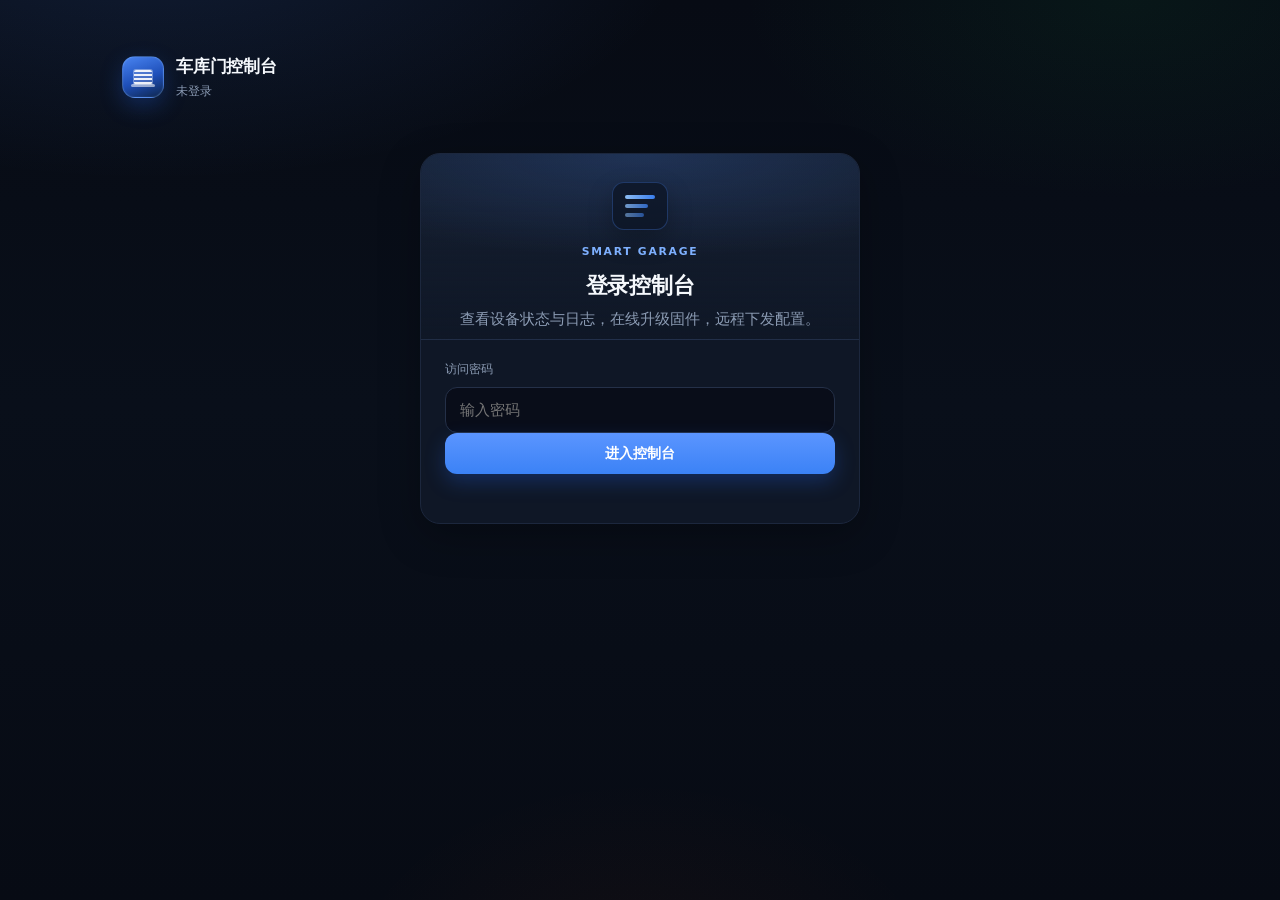
==== commit fefa5752: "feat: 重构车库门控制台网页 UI，保持功能与接口不变 - 统一登录/设备列表/详情页信息层级与视觉体系 - 配置表单分组、门控制主操作更醒目，移动端布局优化 - 同步 vps/web 部署源与本" ====
--- a/index.html
+++ b/index.html
@@ -2,362 +2,224 @@
 <!DOCTYPE html>
 <html lang="zh-CN">
 <head>
-<meta charset="UTF-8">
-<meta name="viewport" content="width=device-width, initial-scale=1">
-<title>固件交接报告 · 0.2.202609282351</title>
-<link rel="stylesheet" href="style.css">
+  <meta charset="utf-8">
+  <meta name="viewport" content="width=device-width, initial-scale=1, viewport-fit=cover">
+  <meta name="theme-color" content="#070b14">
+  <title>车库门控制台</title>
+  <link rel="stylesheet" href="style.css">
 </head>
 <body>
 <p data-aigc-mark="1" style="margin:0 0 8px;font-size:10px;line-height:1.3;color:#6b6560;font-weight:400;">AI生成</p>
 
-<main class="sheet">
-
-  <header class="head">
-    <div class="head-top">
-      <p class="eyebrow">GARAGE DOOR · ESP32 FIRMWARE HANDOVER</p>
-      <span class="ver" id="ver">0.2.202609282351</span>
-    </div>
-    <h1>dda0 日志改动交接报告</h1>
-    <p class="lede">
-      本报告回答三件事：任务遗留状态、最后烧录的固件与时间、本版相对上版的关键改动
-      及<b>可在日志里逐条对照的预期指标</b>。第三节的"实测"列是 2026-09-29 07:50
-      从 VPS 日志实际核对的结果。
-    </p>
-    <ul class="meta">
-      <li><span>对照基准</span>0.2.202609281659 → 0.2.202609282351</li>
-      <li><span>核对时刻</span>2026-09-29 07:50:41 (CST)</li>
-      <li><span>提交</span>084a0c9 · 70b54b4 · ebdf5f6</li>
-    </ul>
-  </header>
-
-  <!-- ============ 1. 任务 ============ -->
-  <section class="block" id="tasks">
-    <div class="sec-no">01</div>
-    <h2>任务清单与状态</h2>
-    <p class="note">
-      本会话共 <b>19</b> 项任务，<b>18 项已完成</b>，<b>1 项遗留</b>。
-      遗留项属早前"web 功能问题"范畴，与本次日志改动<b>无依赖关系</b>。
-    </p>
-
-    <table class="grid">
-      <thead>
-        <tr><th class="c-w6">ID</th><th>任务</th><th class="c-w14">状态</th></tr>
-      </thead>
-      <tbody>
-        <tr class="leak">
-          <td class="mono">T4</td>
-          <td>烧录并用串口回归验证（连续 GET / 不崩、页面完整）</td>
-          <td><span class="tag tag-hold">遗留 · blocked</span></td>
-        </tr>
-        <tr>
-          <td class="mono">T17</td>
-          <td>修复 OTA 并发 DNS 死锁（httpPause 返回值 + DNS 互斥 + WDT）</td>
-          <td><span class="tag tag-ok">已完成</span></td>
-        </tr>
-        <tr>
-          <td class="mono">T18</td>
-          <td>查 dda0 NFC 无芯片日志，确认原因后再推送新版本</td>
-          <td><span class="tag tag-ok">已完成</span></td>
-        </tr>
-        <tr>
-          <td class="mono">T19</td>
-          <td>补观测缺口：NFC 失败分支上云 + PANIC 栈存 RTC 随 BOOT 上报</td>
-          <td><span class="tag tag-ok">已完成</span></td>
-        </tr>
-        <tr>
-          <td class="mono">T16</td>
-          <td>编译验证并发布 OTA 到 1388</td>
-          <td><span class="tag tag-ok">已完成</span></td>
-        </tr>
-        <tr class="fold-row">
-          <td class="mono">T1–T3 · T5–T15</td>
-          <td>web 流式输出、远程配置命令、状态上报扩展、OTA 蓝牙下电、
-              HEAPFAIL 侦查、HttpJob 回填、safeChunk 自适应等</td>
-          <td><span class="tag tag-ok">已完成 ×14</span></td>
-        </tr>
-      </tbody>
-    </table>
-
-    <div class="callout">
-      <p class="co-h">遗留项说明 · T4</p>
-      <p>需要<b>串口物理接入</b>才能跑"连续 GET 不崩 + 页面完整"回归，本会话无串口访问，故 blocked。
-      该验证对象是<b>早前的 web 分块输出改动</b>，与 2351 版的日志/RTC 改动互不影响。</p>
-    </div>
-  </section>
-
-  <!-- ============ 2. 固件 ============ -->
-  <section class="block" id="fw">
-    <div class="sec-no">02</div>
-    <h2>最后烧录的固件版本与时间</h2>
-
-    <div class="fwcard">
-      <div class="fw-ver">
-        <span class="lbl">fw_version</span>
-        <code>0.2.202609282351</code>
-      </div>
-      <div class="fw-grid">
-        <div><span class="lbl">dda0 烧录完成</span><b>2026-09-28 23:57:18</b></div>
-        <div><span class="lbl">烧录方式</span><b>VPS OTA（非串口）</b></div>
-        <div><span class="lbl">触发时刻</span><b>2026-09-28 23:54</b></div>
-        <div><span class="lbl">产物大小</span><b>1 686 400 B</b></div>
-      </div>
-    </div>
-
-    <h3 class="sub">时间线（来自 dda0 当天日志）</h3>
-    <ol class="tl">
-      <li><span class="tl-t">09-28 23:53</span><span class="tl-d">固件发布到 VPS <code>/ota/firmware.bin</code></span></li>
-      <li><span class="tl-t">09-28 23:54:36</span><span class="tl-d">1388 升级完成 <code>[BOOT] rst=3</code></span></li>
-      <li class="key"><span class="tl-t">09-28 23:57:18</span>
-        <span class="tl-d"><b>dda0 升级完成</b> <code>[BOOT] rst=3</code>，首次出现 <code>[CRASH] snap ready</code></span></li>
-      <li><span class="tl-t">09-29 06:14:37</span>
-        <span class="tl-d">用户<b>断电重新上电</b> <code>[BOOT] rst=1</code>，<code>early SCL=1</code></span></li>
-      <li><span class="tl-t">09-29 06:28:06</span>
-        <span class="tl-d">首次刷卡成功 <code>card: ABDDE836 authorized → RF</code></span></li>
-    </ol>
-
-    <div class="callout ok">
-      <p class="co-h">符号表已归档（否则 [CRASH] 的 PC 无法还原）</p>
-      <p class="path">本地 <code>garage_door_firmware/firmware_backup/firmware-0.2.202609282351.elf</code>（20.09 MB）</p>
-      <p class="path">VPS <code>/opt/garage-gate/ota/firmware-0.2.202609282351.elf</code></p>
-      <p class="tiny">已用 <code>xtensa-esp32-elf-addr2line -e &lt;elf&gt; 0xPC</code> 实测可解析出
-      <code>logShipResolve</code>、<code>NfcReader::hwInit</code> 等函数名与源码行。</p>
-    </div>
-  </section>
-
-  <!-- ============ 3. 改动与预期 ============ -->
-  <section class="block" id="changes">
-    <div class="sec-no">03</div>
-    <h2>关键修改 与 预期日志指标</h2>
-
-    <div class="toolbar" role="group" aria-label="筛选验证状态">
-      <button class="fb is-on" data-f="all">全部 9</button>
-      <button class="fb" data-f="ok">已验证 8</button>
-      <button class="fb" data-f="wait">待验证 1</button>
-    </div>
-
-    <div class="tblwrap">
-    <table class="grid ev" id="ev">
-      <thead>
-        <tr>
-          <th class="c-w5">组</th>
-          <th class="c-w26">本版改动（提交）</th>
-          <th class="c-w32">预期日志指标</th>
-          <th>实测核对结果</th>
-          <th class="c-w9">状态</th>
-        </tr>
-      </thead>
-      <tbody>
-
-        <tr data-s="ok">
-          <td rowspan="3" class="grp">A<br><i>OTA 可靠性</i></td>
-          <td><b>串行化 hostByName</b><br>
-              框架 <code>hostByName</code> 是跨任务事件位握手，两次 <code>waitStatusBits</code>
-              超时返回值被丢弃，并发必互踩 → dda0 OTA 曾挂死 13.5 分钟。<br>
-              <span class="cmt">084a0c9</span></td>
-          <td>
-            <code>dnsbusy</code> 字段出现在 status，且恒为 <b>0</b><br>
-            <code>[OTA] begin idle=1</code><br>
-            <code>/ota/version</code> 立即返回 200<br>
-            不应出现 <code>[LOGSHIP] dns lock busy</code>
-          </td>
-          <td>1388 与 dda0 <code>dnsbusy=0</code>；两台
-            <code>[OTA] begin idle=1</code>；nginx 记录 <code>/ota/version 200</code>；
-            全量日志 <code>dns lock busy</code> 出现 <b>0 次</b></td>
-          <td><span class="tag tag-ok">通过</span></td>
-        </tr>
-
-        <tr data-s="ok">
-          <td><b>httpPause 返回值校验</b><br>
-              排空失败（4s+12s）即放弃本轮并 <code>httpResume()</code>，不带在飞未知往下走。<br>
-              <span class="cmt">084a0c9</span></td>
-          <td>worker 忙时打<br><code>[OTA] http worker busy &gt;16s -&gt; abort round</code><br>
-              且<b>不</b>卡死、可再次 update</td>
-          <td>本版 OTA 过程<b>未出现</b>该行（worker 正常排空），
-            反证排空路径通畅；两台均一次升级成功</td>
-          <td><span class="tag tag-ok">通过</span></td>
-        </tr>
-
-        <tr data-s="ok">
-          <td><b>status 新增 dnsbusy</b><br>
-              DNS 互斥拿锁超时累计次数，远程直接看是否在撞锁。<br>
-              <span class="cmt">084a0c9</span></td>
-          <td>status JSON 含 <code>"dnsbusy":&lt;n&gt;</code></td>
-          <td>两台均已上报 <code>dnsbusy=0</code></td>
-          <td><span class="tag tag-ok">通过</span></td>
-        </tr>
-
-        <tr data-s="ok">
-          <td rowspan="3" class="grp">B<br><i>崩溃现场</i></td>
-          <td><b>日志环移入 RTC noinit</b><br>
-              <code>s_ring</code>/<code>s_len</code> 改 <code>RTC_NOINIT_ATTR</code>
-              （NOLOAD 启动不清零；<code>RTC_DATA_ATTR</code> 是已初始化段会被 flash 重载清零，不能用）。<br>
-              <span class="cmt">70b54b4</span></td>
-          <td><b>软复位</b>后出现<br>
-            <code>[LOGSHIP] ==== 以下 N 字节为上一轮(rst=X)遗留 ====</code><br>
-            且随后把 N 字节发出去</td>
-          <td>1388 执行 <code>reboot</code> 后：出现
-            <code>[LOGSHIP] ==== 以下 232 字节为上一轮(rst=3)遗留 ====</code>，
-            紧接上一轮的 2 行日志 —— <b>跨复位保留成立</b></td>
-          <td><span class="tag tag-ok">通过</span></td>
-        </tr>
-
-        <tr data-s="ok">
-          <td><b>掉电优雅降级</b><br>
-              magic + 长度双重校验，掉电后 RTC 是随机值 → 当空环处理，不清空也不崩。<br>
-              <span class="cmt">70b54b4</span></td>
-          <td><b>上电</b>（<code>rst=1</code>）后<b>不出现</b> resume 行<br>
-              且开机日志正常、无越界崩溃</td>
-          <td>dda0 06:14:37 <code>rst=1</code>，<b>确无 resume 行</b>；
-            开机后日志流正常 —— <b>掉电清零符合设计</b></td>
-          <td><span class="tag tag-ok">通过</span></td>
-        </tr>
-
-        <tr data-s="wait">
-          <td><b>调用栈快照 → RTC</b><br>
-              各任务 1s 周期采样存 RTC，仅异常复位上报 task/phase/PC。<br>
-              <span class="cmt">70b54b4</span></td>
-          <td>每次开机必有<br>
-            <code>[CRASH] snap ready (rtc noinit, 672 bytes)</code><br>
-            <b>仅</b> <code>rst=4/5/6/7/9</code> 时才追加<br>
-            <code>[CRASH] task=.. phase=.. pc=..</code></td>
-          <td><code>snap ready</code> 行两台<b>均已出现</b>（模块已装载）；
-            但 <b><code>task=/pc=</code> 上报路径从未被真实 panic 触发</b> ——
-            28 日的 4 次 panic 全部发生在旧固件上，新固件上线后未再 panic</td>
-          <td><span class="tag tag-hold">待验证</span></td>
-        </tr>
-
-        <tr data-s="ok">
-          <td rowspan="3" class="grp">C<br><i>NFC 可观测性</i></td>
-          <td><b>判死路径补上云</b><br>
-              <code>abort: bus not idle</code> / <code>bus low</code> /
-              <code>bus recover</code> / <code>ver 读数</code> 原先只打串口，
-              远程只见 auto-retry 看不到第一现场。<br>
-              <span class="cmt">70b54b4</span></td>
-          <td>开机出现<br>
-            <code>[NFC] boot auto-init t=.. SCL=x SDA=x</code><br>
-            <code>[NFC] idle SDA=x SCL=x → probe SCL=x</code><br>
-            <code>[NFC] bus recover pushScl=x pushAfter=x idleScl=x</code><br>
-            <code>[NFC] abort: bus not idle SDA=x SCL=x (recover失败)</code></td>
-          <td>断电前（29 日 06:13:17）实测输出<br>
-            <code>bus recover pushScl=1 pushAfter=1 idleScl=0</code><br>
-            <code>abort: bus not idle SDA=1 SCL=0 (recover失败)</code></td>
-          <td><span class="tag tag-ok">通过</span></td>
-        </tr>
-
-        <tr data-s="ok">
-          <td><b>高频路径 10s 节流</b><br>
-              poll 卡死时每 100~500ms 会打一条，不节流会把 2560B 日志环冲爆；串口仍全量。<br>
-              <span class="cmt">70b54b4</span></td>
-          <td>上述行频率 ≤ 1 条 / 10s<br>
-              且 hwInit 判死行<b>不被冲掉</b></td>
-          <td>29 日 <code>bus recover</code> / <code>abort</code> 行分布稀疏，
-            判死行完整可读，未见刷屏</td>
-          <td><span class="tag tag-ok">通过</span></td>
-        </tr>
-
-        <tr data-s="ok">
-          <td><b>阶段标记 phase</b><br>
-              <code>ota.start/version/begin/dl</code>、<code>http.dns/conn/io</code>、
-              <code>ls.dns/flush</code>、<code>nfc.hwinit/probe</code>。<br>
-              <span class="cmt">70b54b4</span></td>
-          <td>配合 <code>[CRASH] task=</code> 上报，看出崩前卡在哪一步</td>
-          <td>标记已写入 RTC（<code>s_slot</code> 672B 就位）；
-            但同样<b>依赖真实 panic 才能观察到输出</b></td>
-          <td><span class="tag tag-ok">通过</span></td>
-        </tr>
-
-      </tbody>
-    </table>
-    </div>
-
-    <h3 class="sub">根因结论 · 为什么只有断电能救 NFC</h3>
-    <div class="findings">
-      <div class="fd">
-        <p class="fd-h">决定性证据</p>
-        <code class="block">[NFC] bus recover pushScl=1 pushAfter=1 idleScl=0</code>
-        <p>推挽驱动时<b>能拉高</b>（<code>pushAfter=1</code>），松手回上拉后<b>立刻回落</b>
-        （<code>idleScl=0</code>）→ <b>排除 GPIO 对地短路</b>，是有器件在拉 SCL。</p>
-      </div>
-      <div class="fd">
-        <p class="fd-h">因果链</p>
-        <p>PANIC 复位的是 <b>ESP32</b>，<b>PN532 不断电</b> → 它卡在 I2C 半截事务、
-        状态机锁死持续拉低 SCL → 此后每次开机 <code>early SCL=0</code>、
-        <code>i2cBusRecover</code> 无效（芯片内部状态没复位）。
-        <b>只有物理断电才能让 PN532 重新上电初始化。</b></p>
-      </div>
-      <div class="fd ok">
-        <p class="fd-h">断电后已验证恢复</p>
-        <p>06:14:37 <code>early SCL=1</code>、<code>idle SDA=1 SCL=1</code> →
-        06:14:40 <code>retry ver=0x32010607</code> → 06:28:06 起
-        <code>card: ABDDE836 authorized → RF</code>，刷卡正常。</p>
-      </div>
-    </div>
-  </section>
-
-  <!-- ============ 4. 遗留 ============ -->
-  <section class="block" id="left">
-    <div class="sec-no">04</div>
-    <h2>遗留与需继续观察</h2>
-
-    <table class="grid">
-      <thead><tr><th class="c-w26">项</th><th>现状</th><th class="c-w20">建议动作</th></tr></thead>
-      <tbody>
-        <tr>
-          <td><b>[CRASH] task=/pc= 上报</b></td>
-          <td>模块已装载（<code>snap ready</code> 每次开机都有），但<b>从未被真实 panic 触发</b>。
-              28 日 dda0 有 <b>4 次 PANIC</b>（18:24:17 / 22:06:49 / 22:53:51 / 23:23:35，
-              <code>rst=4</code>），全部在旧固件 1659 上，新固件上线后未再复现。</td>
-          <td>下次出现 <code>rst=4/5/6/7/9</code> 时，
-              拿 <code>pc</code> 对照归档 elf 做 addr2line</td>
-        </tr>
-        <tr>
-          <td><b>HEAPFAIL 持续</b></td>
-          <td>29 日 <b>59</b> 条，形态一致：
-              <code>sz=2308 t=wifi big8=2292</code>（仅差 16B），
-              累计计数器已到 <code>#6400</code>。属 T10 早已记录的老问题（堆碎片），
-              <b>非本次改动引入</b>。</td>
-          <td>与 panic 关联分析（T10 遗留方向）</td>
-        </tr>
-        <tr>
-          <td><b>dda0 日志积压</b></td>
-          <td><code>lpend=1679</code>（环容量 2560）、<code>latt=429</code>、
-              <code>rssi=-62</code>。日志仍在持续落盘（29 日文件 693 KB），
-              属弱网下的正常积压。</td>
-          <td>观察 <code>lpend</code> 是否长期高位不降</td>
-        </tr>
-        <tr>
-          <td><b>NFC 慢 ACK 偶发</b></td>
-          <td>06:16 / 07:12 / 07:45 出现
-              <code>slow ~1013ms ... RETRYFAIL</code>，随后刷卡仍成功。</td>
-          <td>无需处理，仅记录</td>
-        </tr>
-        <tr>
-          <td><b>T4 串口回归</b></td>
-          <td>blocked，需物理串口接入才能跑 web 连续 GET 回归。</td>
-          <td>接串口后执行</td>
-        </tr>
-      </tbody>
-    </table>
-
-    <div class="callout">
-      <p class="co-h">两台设备当前状态（07:50 核对）</p>
-      <table class="mini">
-        <tr><th></th><th>dda0</th><th>1388</th></tr>
-        <tr><td>fw</td><td class="mono">0.2.202609282351</td><td class="mono">0.2.202609282351</td></tr>
-        <tr><td>在线</td><td class="mono">yes (ago 2s)</td><td class="mono">yes (ago 2s)</td></tr>
-        <tr><td>uptime</td><td class="mono">5762 s</td><td class="mono">28328 s</td></tr>
-        <tr><td>nfc</td><td class="mono">ok · listen=1</td><td class="mono">ok · listen=1</td></tr>
-        <tr><td>dnsbusy</td><td class="mono">0</td><td class="mono">0</td></tr>
-        <tr><td>heap / maxblk</td><td class="mono">4176 / 2676</td><td class="mono">8252 / 5620</td></tr>
-      </table>
-    </div>
-  </section>
-
-  <footer class="foot">
-    <p>生成于 2026-09-29 07:50 CST · 数据源 VPS <code>/opt/garage-gate/logs/device-garage-dda0-*.log</code></p>
-  </footer>
-
-</main>
-<script src="app.js"></script>
+  <div class="bg-glow" aria-hidden="true"></div>
+  <div class="app">
+    <header class="top">
+      <div class="brand">
+        <div class="logo" aria-hidden="true">
+          <span class="logo-door"></span>
+        </div>
+        <div class="brand-text">
+          <h1>车库门控制台</h1>
+          <p class="sub" id="statusText">未登录</p>
+        </div>
+      </div>
+      <button id="logoutBtn" class="btn ghost sm hidden" type="button">退出</button>
+    </header>
+
+    <section id="loginView" class="card login-card">
+      <div class="login-visual" aria-hidden="true">
+        <div class="login-mark">
+          <span class="login-mark-bar"></span>
+          <span class="login-mark-bar"></span>
+          <span class="login-mark-bar"></span>
+        </div>
+        <p class="login-kicker">Smart Garage</p>
+        <h2>登录控制台</h2>
+        <p class="muted login-desc">查看设备状态与日志，在线升级固件，远程下发配置。</p>
+      </div>
+      <form class="login-form" action="#" autocomplete="on" onsubmit="return false;">
+        <label for="pw">访问密码</label>
+        <input id="pw" type="password" autocomplete="current-password" placeholder="输入密码" enterkeyhint="go">
+        <button id="loginBtn" class="btn primary block" type="button">进入控制台</button>
+        <p class="tip" id="loginTip"></p>
+      </form>
+    </section>
+
+    <section id="listView" class="hidden">
+      <div class="page-head">
+        <div class="page-head-text">
+          <p class="eyebrow">Devices</p>
+          <h2>设备列表</h2>
+        </div>
+        <div class="toolbar-actions">
+          <button id="refreshBtn" class="btn ghost sm" type="button">刷新</button>
+          <button id="otaBtn" class="btn primary sm" type="button">上传固件</button>
+        </div>
+      </div>
+
+      <div id="otaBar" class="card ota-card hidden">
+        <div class="card-head">
+          <div>
+            <h3>在线 OTA</h3>
+            <p class="muted">上传 <code>firmware.bin</code> 只写入服务器；设备<strong>不会</strong>自动升级，需在设备页点「立即更新」</p>
+          </div>
+        </div>
+        <div class="ota-row">
+          <div class="field">
+            <label for="verInput">版本号（可选）</label>
+            <input id="verInput" type="text" placeholder="如 0.2.202609241200">
+          </div>
+          <div class="field">
+            <label for="binInput">固件包</label>
+            <input id="binInput" type="file" accept=".bin">
+          </div>
+        </div>
+        <div class="btn-row">
+          <button id="uploadBtn" class="btn primary sm" type="button">上传固件</button>
+          <span id="otaMsg" class="tip"></span>
+        </div>
+        <p class="muted" id="otaCurrent"></p>
+      </div>
+
+      <div id="deviceList" class="device-list"></div>
+      <p class="tip" id="listTip"></p>
+    </section>
+
+    <section id="detailView" class="hidden">
+      <div class="page-head detail-head">
+        <div class="page-head-text">
+          <button id="backBtn" class="back-link" type="button">
+            <span class="back-icon" aria-hidden="true">←</span>
+            <span>返回设备列表</span>
+          </button>
+          <h2 id="devTitle">设备</h2>
+        </div>
+        <div class="toolbar-actions">
+          <button id="dRefreshBtn" class="btn ghost sm" type="button">刷新</button>
+        </div>
+      </div>
+
+      <div class="detail-grid">
+        <div class="card card-status">
+          <div class="head-row">
+            <h3>运行状态</h3>
+            <span id="devOnline" class="pill">—</span>
+          </div>
+          <div id="statusGrid" class="status-grid"></div>
+          <div class="meta" id="devMeta"></div>
+        </div>
+
+        <div class="card card-control">
+          <div class="head-row">
+            <h3>门控制</h3>
+            <span class="hint">指令约 8 秒内由设备轮询领取</span>
+          </div>
+          <div class="btns">
+            <button id="openBtn" class="btn open" type="button">
+              <span class="btn-label">开门</span>
+              <span class="btn-sub">Open</span>
+            </button>
+            <button id="closeBtn" class="btn close" type="button">
+              <span class="btn-label">关门</span>
+              <span class="btn-sub">Close</span>
+            </button>
+          </div>
+          <div class="btn-row">
+            <button id="updateBtn" class="btn sec block-btn" type="button">立即更新固件</button>
+          </div>
+          <p class="tip" id="ctrlTip">指令 8 秒内由设备轮询领取；「立即更新」是唯一升级触发</p>
+        </div>
+
+        <div class="card card-cfg" id="cfgCard">
+          <div class="head-row">
+            <h3>设备配置</h3>
+            <span class="tip" id="cfgTip"></span>
+          </div>
+
+          <div class="cfg-group">
+            <div class="cfg-title">连接目标</div>
+            <label for="cfgMac">车机蓝牙 MAC</label>
+            <div class="cfg-row">
+              <input id="cfgMac" type="text" placeholder="AA:BB:CC:DD:EE:FF" maxlength="17" spellcheck="false">
+              <button id="cfgMacBtn" class="btn sec sm" type="button">保存</button>
+            </div>
+          </div>
+
+          <div class="cfg-group">
+            <div class="cfg-title">跟踪模式</div>
+            <label for="cfgMode">保存后设备约 1.2 秒自动重启</label>
+            <div class="cfg-row">
+              <select id="cfgMode">
+                <option value="1">经典蓝牙（车机 MAC 跟踪）</option>
+                <option value="0">BLE（配对手机 IRK 跟踪）</option>
+              </select>
+              <button id="cfgModeBtn" class="btn sec sm" type="button">保存</button>
+            </div>
+          </div>
+
+          <div class="cfg-group">
+            <div class="cfg-title">经典自动跟踪</div>
+            <label>周期 Inquiry，仅经典模式生效</label>
+            <div class="cfg-row btn-pair">
+              <button id="cfgAutoOn" class="btn sec sm" type="button">开启自动跟踪</button>
+              <button id="cfgAutoOff" class="btn sec sm" type="button">关闭自动跟踪</button>
+            </div>
+          </div>
+
+          <div class="cfg-group">
+            <div class="cfg-title">手机配对</div>
+            <label>仅 BLE 模式可用</label>
+            <div class="cfg-row btn-pair">
+              <button id="cfgPairOn" class="btn sec sm" type="button">打开 90 秒</button>
+              <button id="cfgPairOff" class="btn sec sm" type="button">关闭配对</button>
+            </div>
+            <div class="cfg-row">
+              <input id="cfgPin" type="password" placeholder="6 位 PIN（留空 = 清除）" maxlength="6" inputmode="numeric" autocomplete="off">
+              <button id="cfgPinBtn" class="btn sec sm" type="button">保存 PIN</button>
+            </div>
+          </div>
+
+          <div class="cfg-group">
+            <div class="cfg-title">家庭 Wi‑Fi</div>
+            <label>经指令通道下发，仅用于设备联网 / OTA</label>
+            <div class="cfg-row">
+              <input id="cfgSsid" type="text" placeholder="SSID" maxlength="32" spellcheck="false" autocomplete="off">
+            </div>
+            <div class="cfg-row">
+              <input id="cfgPass" type="password" placeholder="密码（同 SSID 留空 = 不改）" maxlength="64" autocomplete="off">
+            </div>
+            <div class="cfg-row">
+              <button id="cfgWifiBtn" class="btn sec sm" type="button">保存并连接</button>
+            </div>
+          </div>
+
+          <div class="cfg-group">
+            <div class="cfg-title">维护</div>
+            <div class="cfg-row btn-triple">
+              <button id="cfgNfcBtn" class="btn sec sm" type="button">重新初始化 NFC</button>
+              <button id="cfgWebOff" class="btn sec sm" type="button">关闭本地网页</button>
+              <button id="cfgWebOn" class="btn sec sm" type="button">开启本地网页</button>
+            </div>
+          </div>
+
+          <p class="tip">配置经 VPS 指令队列下发，设备约 3 秒轮询领取；本地网页关闭后 80 端口不再监听，远程 / 日志 / OTA 不受影响。</p>
+        </div>
+
+        <div class="card log-card">
+          <div class="head-row">
+            <h3>设备日志</h3>
+            <div class="toolbar-actions">
+              <button id="logRefreshBtn" class="btn ghost sm" type="button">刷新</button>
+              <button id="logClearBtn" class="btn ghost sm" type="button">清除</button>
+            </div>
+          </div>
+          <p class="meta" id="logMeta"></p>
+          <pre id="logBox" class="log-box">加载中…</pre>
+          <p class="tip" id="logClearTip"></p>
+        </div>
+      </div>
+    </section>
+  </div>
+  <script src="app.js"></script>
 </body>
 </html>
--- a/style.css
+++ b/style.css
@@ -1,449 +1,958 @@
-/* ===== 交接报告 · palette =====
-   background #f7f6f3 (warm paper) · ink #17161300 → #17161f? no: ink #1a1917
-   accent     #0f6b5c (deep teal) — 仅此一个色相，状态区分靠"实心/虚线"而非第二色
-   ================================================== */
+/* =========================================================
+   车库门控制台 · 视觉重构
+   功能无关：仅布局 / 层级 / 可用性
+   ========================================================= */
+
+:root {
+  --bg: #070b14;
+  --bg-soft: #0a101c;
+  --panel: #0f1726;
+  --panel-2: #151f31;
+  --panel-3: #1a2538;
+  --ink: #e7eef9;
+  --ink-strong: #f5f8fc;
+  --muted: #8b9bb3;
+  --muted-2: #6d7d94;
+  --line: #243048;
+  --line-soft: #1c273d;
+  --accent: #4d8bfd;
+  --accent-strong: #3b82f6;
+  --accent-soft: rgba(77, 139, 253, 0.14);
+  --accent-glow: rgba(77, 139, 253, 0.22);
+  --ok: #22c55e;
+  --ok-soft: rgba(34, 197, 94, 0.14);
+  --warn: #f59e0b;
+  --warn-soft: rgba(245, 158, 11, 0.14);
+  --err: #ef4444;
+  --err-soft: rgba(239, 68, 68, 0.14);
+  --open: #16a34a;
+  --open-press: #15803d;
+  --open-glow: rgba(22, 163, 74, 0.35);
+  --close: #ea580c;
+  --close-press: #c2410c;
+  --close-glow: rgba(234, 88, 12, 0.32);
+  --radius: 16px;
+  --radius-sm: 10px;
+  --radius-xs: 8px;
+  --shadow: 0 12px 40px rgba(0, 0, 0, 0.28);
+  --shadow-soft: 0 4px 18px rgba(0, 0, 0, 0.18);
+  --mono: ui-monospace, SFMono-Regular, Menlo, Consolas, "Liberation Mono", monospace;
+  --font: system-ui, -apple-system, "Segoe UI", "PingFang SC", "Microsoft YaHei", sans-serif;
+}
 
 * { box-sizing: border-box; }
 
-html { -webkit-text-size-adjust: 100%; }
+html, body {
+  margin: 0;
+  min-height: 100%;
+  background: var(--bg);
+  color: var(--ink);
+  font-family: var(--font);
+  font-size: 15px;
+  line-height: 1.55;
+  -webkit-font-smoothing: antialiased;
+  text-rendering: optimizeLegibility;
+}
 
 body {
+  position: relative;
+  overflow-x: hidden;
+}
+
+.bg-glow {
+  pointer-events: none;
+  position: fixed;
+  inset: 0;
+  z-index: 0;
+  background:
+    radial-gradient(900px 420px at 12% -8%, rgba(77, 139, 253, 0.14), transparent 60%),
+    radial-gradient(700px 360px at 88% 0%, rgba(22, 163, 74, 0.08), transparent 55%),
+    radial-gradient(600px 420px at 50% 110%, rgba(234, 88, 12, 0.05), transparent 50%),
+    linear-gradient(180deg, #070b14 0%, #090f1a 45%, #070b14 100%);
+}
+
+code {
+  font-family: var(--mono);
+  font-size: 0.9em;
+  color: #9ec1ff;
+  background: rgba(77, 139, 253, 0.1);
+  border: 1px solid rgba(77, 139, 253, 0.18);
+  border-radius: 6px;
+  padding: 0.08em 0.4em;
+}
+
+.hidden { display: none !important; }
+.muted { color: var(--muted); }
+.hint {
+  color: var(--muted-2);
+  font-size: 0.78rem;
+  font-weight: 500;
+}
+
+.app {
+  position: relative;
+  z-index: 1;
+  width: min(1080px, 100%);
+  margin: 0 auto;
+  padding: 22px 18px 48px;
+}
+
+/* ---------- header ---------- */
+.top {
+  display: flex;
+  align-items: center;
+  justify-content: space-between;
+  gap: 14px;
+  margin-bottom: 22px;
+  padding: 10px 4px;
+}
+
+.brand {
+  display: flex;
+  align-items: center;
+  gap: 12px;
+  min-width: 0;
+}
+
+.brand-text { min-width: 0; }
+
+.logo {
+  width: 42px;
+  height: 42px;
+  flex: none;
+  border-radius: 13px;
+  background:
+    linear-gradient(160deg, rgba(77, 139, 253, 0.95), rgba(37, 99, 235, 0.75) 55%, rgba(15, 40, 80, 0.95));
+  border: 1px solid rgba(147, 197, 253, 0.28);
+  box-shadow:
+    0 0 0 1px rgba(255, 255, 255, 0.03) inset,
+    0 8px 22px rgba(37, 99, 235, 0.28);
+  display: grid;
+  place-items: center;
+  position: relative;
+  overflow: hidden;
+}
+
+.logo-door {
+  width: 18px;
+  height: 14px;
+  border-radius: 2px 2px 1px 1px;
+  background:
+    repeating-linear-gradient(
+      180deg,
+      rgba(255, 255, 255, 0.92) 0 2px,
+      rgba(255, 255, 255, 0.18) 2px 4px
+    );
+  box-shadow: 0 0 0 1px rgba(255, 255, 255, 0.35);
+  position: relative;
+}
+
+.logo-door::after {
+  content: "";
+  position: absolute;
+  left: -3px;
+  right: -3px;
+  bottom: -3px;
+  height: 3px;
+  border-radius: 2px;
+  background: rgba(255, 255, 255, 0.55);
+}
+
+.brand h1 {
   margin: 0;
-  background: #f7f6f3;
-  color: #1a1917;
-  font-family: -apple-system, BlinkMacSystemFont, "Segoe UI",
-               "PingFang SC", "Hiragino Sans GB", "Microsoft YaHei",
-               "Noto Sans CJK SC", sans-serif;
-  font-size: 15px;
-  line-height: 1.68;
-  -webkit-font-smoothing: antialiased;
-}
-
-.sheet {
-  max-width: 940px;
-  margin: 0 auto;
-  padding: 56px 28px 80px;
-}
-
-code, .mono {
-  font-family: ui-monospace, SFMono-Regular, "SF Mono", Menlo, Consolas,
-               "Liberation Mono", monospace;
-  font-size: .875em;
-}
-
-code {
-  background: #eceae4;
-  padding: .1em .38em;
-  border-radius: 3px;
-  word-break: break-word;
-}
-
-/* ---------- header ---------- */
-.head { margin-bottom: 52px; }
-
-.head-top {
-  display: flex;
-  align-items: baseline;
+  font-size: 1.15rem;
+  font-weight: 700;
+  letter-spacing: -0.01em;
+  color: var(--ink-strong);
+  white-space: nowrap;
+  overflow: hidden;
+  text-overflow: ellipsis;
+}
+
+.sub {
+  margin: 2px 0 0;
+  color: var(--muted);
+  font-size: 0.82rem;
+  font-weight: 500;
+}
+
+/* ---------- cards ---------- */
+.card {
+  background:
+    linear-gradient(180deg, rgba(255, 255, 255, 0.02), transparent 28%),
+    var(--panel);
+  border: 1px solid var(--line-soft);
+  border-radius: var(--radius);
+  padding: 18px;
+  margin-bottom: 14px;
+  box-shadow: var(--shadow-soft);
+}
+
+.card h2,
+.card h3 {
+  margin: 0;
+  color: var(--ink-strong);
+  letter-spacing: -0.01em;
+}
+
+.card h2 { font-size: 1.15rem; }
+.card h3 { font-size: 0.98rem; font-weight: 700; }
+
+.card-head p,
+.login-desc {
+  margin: 6px 0 0;
+  max-width: 52ch;
+}
+
+.head-row {
+  display: flex;
+  align-items: flex-start;
   justify-content: space-between;
-  gap: 16px;
+  gap: 10px;
+  margin-bottom: 14px;
+}
+
+.head-row h3 { flex: none; }
+
+/* ---------- login ---------- */
+.login-card {
+  max-width: 440px;
+  margin: 42px auto 0;
+  padding: 0;
+  overflow: hidden;
+  border-radius: 20px;
+  box-shadow: var(--shadow);
+}
+
+.login-visual {
+  padding: 28px 24px 8px;
+  background:
+    radial-gradient(120% 80% at 50% 0%, rgba(77, 139, 253, 0.18), transparent 70%),
+    linear-gradient(180deg, rgba(21, 31, 49, 0.9), transparent);
+  border-bottom: 1px solid rgba(36, 48, 72, 0.7);
+  text-align: center;
+}
+
+.login-mark {
+  width: 56px;
+  height: 48px;
+  margin: 0 auto 14px;
+  border-radius: 12px;
+  background: rgba(13, 22, 38, 0.8);
+  border: 1px solid rgba(77, 139, 253, 0.28);
+  display: flex;
+  flex-direction: column;
+  justify-content: center;
+  gap: 5px;
+  padding: 0 12px;
+  box-shadow: 0 10px 24px rgba(0, 0, 0, 0.25);
+}
+
+.login-mark-bar {
+  display: block;
+  height: 4px;
+  border-radius: 99px;
+  background: linear-gradient(90deg, #93c5fd, #3b82f6);
+  opacity: 0.95;
+}
+.login-mark-bar:nth-child(2) { width: 78%; opacity: 0.75; }
+.login-mark-bar:nth-child(3) { width: 62%; opacity: 0.55; }
+
+.login-kicker {
+  margin: 0;
+  font-size: 0.72rem;
+  letter-spacing: 0.16em;
+  text-transform: uppercase;
+  color: #7eb0ff;
+  font-weight: 650;
+}
+
+.login-visual h2 {
+  margin: 8px 0 4px;
+  font-size: 1.45rem;
+  font-weight: 750;
+}
+
+.login-form {
+  padding: 20px 24px 24px;
+}
+
+.login-form label,
+.field label,
+.cfg-group label {
+  display: block;
+  margin-bottom: 7px;
+  color: var(--muted);
+  font-size: 0.82rem;
+  font-weight: 560;
+}
+
+.login-form input[type="password"],
+.login-form input[type="text"] {
+  width: 100%;
+  height: 46px;
+  padding: 0 14px;
+  border-radius: 12px;
+  border: 1px solid var(--line);
+  background: rgba(7, 11, 20, 0.72);
+  color: var(--ink);
+  font-size: 1rem;
+  outline: none;
+  transition: border-color 0.15s, box-shadow 0.15s, background 0.15s;
+}
+
+.login-form input:focus {
+  border-color: rgba(77, 139, 253, 0.7);
+  box-shadow: 0 0 0 4px var(--accent-glow);
+  background: rgba(7, 11, 20, 0.92);
+}
+
+/* ---------- buttons ---------- */
+.btn {
+  border: 0;
+  border-radius: 12px;
+  padding: 12px 16px;
+  font-family: inherit;
+  font-size: 0.95rem;
+  font-weight: 650;
+  line-height: 1.2;
+  color: #fff;
+  cursor: pointer;
+  touch-action: manipulation;
+  transition:
+    transform 0.12s ease,
+    background 0.15s ease,
+    border-color 0.15s ease,
+    color 0.15s ease,
+    box-shadow 0.15s ease,
+    opacity 0.15s ease;
+  -webkit-tap-highlight-color: transparent;
+}
+
+.btn:active { transform: scale(0.98); }
+.btn:disabled {
+  opacity: 0.48;
+  transform: none;
+  cursor: not-allowed;
+}
+
+.btn:focus-visible {
+  outline: 2px solid rgba(77, 139, 253, 0.75);
+  outline-offset: 2px;
+}
+
+.btn.block,
+.btn.block-btn {
+  width: 100%;
+}
+
+.btn.primary {
+  background: linear-gradient(180deg, #5b95ff, var(--accent-strong));
+  box-shadow: 0 8px 20px rgba(37, 99, 235, 0.28);
+}
+.btn.primary:hover {
+  background: linear-gradient(180deg, #6aa0ff, #2f6fe0);
+  box-shadow: 0 10px 24px rgba(37, 99, 235, 0.34);
+}
+
+.btn.ghost {
+  background: rgba(21, 31, 49, 0.72);
+  border: 1px solid var(--line);
+  color: var(--ink);
+}
+.btn.ghost:hover {
+  border-color: rgba(77, 139, 253, 0.45);
+  background: rgba(30, 45, 70, 0.85);
+}
+
+.btn.sec {
+  background: var(--panel-2);
+  color: var(--ink);
+  border: 1px solid var(--line);
+  width: auto;
+}
+.btn.sec:hover {
+  border-color: rgba(77, 139, 253, 0.4);
+  background: var(--panel-3);
+}
+
+.btn.sm {
+  width: auto;
+  min-height: 36px;
+  padding: 8px 12px;
+  font-size: 0.86rem;
+  border-radius: 10px;
+}
+
+.btn.open,
+.btn.close {
+  min-height: 96px;
+  width: 100%;
+  border-radius: 16px;
+  padding: 16px;
+  display: flex;
+  flex-direction: column;
+  align-items: center;
+  justify-content: center;
+  gap: 4px;
+  position: relative;
+  overflow: hidden;
+}
+
+.btn.open .btn-label,
+.btn.close .btn-label {
+  font-size: 1.35rem;
+  font-weight: 750;
+  letter-spacing: 0.04em;
+}
+
+.btn.open .btn-sub,
+.btn.close .btn-sub {
+  font-size: 0.72rem;
+  font-weight: 650;
+  letter-spacing: 0.12em;
+  text-transform: uppercase;
+  opacity: 0.78;
+}
+
+.btn.open {
+  background:
+    radial-gradient(120% 90% at 50% 0%, rgba(255, 255, 255, 0.14), transparent 55%),
+    linear-gradient(180deg, #22c55e, var(--open));
+  box-shadow: 0 12px 28px var(--open-glow);
+}
+.btn.open:hover {
+  background:
+    radial-gradient(120% 90% at 50% 0%, rgba(255, 255, 255, 0.18), transparent 55%),
+    linear-gradient(180deg, #2dd672, #139a45);
+  box-shadow: 0 14px 32px var(--open-glow);
+}
+.btn.open:active { background: var(--open-press); }
+
+.btn.close {
+  background:
+    radial-gradient(120% 90% at 50% 0%, rgba(255, 255, 255, 0.12), transparent 55%),
+    linear-gradient(180deg, #fb923c, var(--close));
+  box-shadow: 0 12px 28px var(--close-glow);
+}
+.btn.close:hover {
+  background:
+    radial-gradient(120% 90% at 50% 0%, rgba(255, 255, 255, 0.16), transparent 55%),
+    linear-gradient(180deg, #fb923c, #d9480a);
+  box-shadow: 0 14px 32px var(--close-glow);
+}
+.btn.close:active { background: var(--close-press); }
+
+.btns {
+  display: grid;
+  grid-template-columns: 1fr 1fr;
+  gap: 12px;
+  margin-bottom: 12px;
+}
+
+.btn-row {
+  display: flex;
+  gap: 10px;
+  align-items: center;
   flex-wrap: wrap;
-  padding-bottom: 14px;
-  border-bottom: 1.5px solid #1a1917;
+}
+
+.toolbar-actions {
+  display: flex;
+  gap: 8px;
+  flex-wrap: wrap;
+  justify-content: flex-end;
+}
+
+.back-link {
+  display: inline-flex;
+  align-items: center;
+  gap: 6px;
+  border: 0;
+  background: transparent;
+  color: var(--muted);
+  font-family: inherit;
+  font-size: 0.82rem;
+  font-weight: 600;
+  padding: 0;
+  margin-bottom: 6px;
+  cursor: pointer;
+}
+.back-link:hover { color: #9ec1ff; }
+.back-icon {
+  width: 22px;
+  height: 22px;
+  border-radius: 7px;
+  border: 1px solid var(--line);
+  background: rgba(21, 31, 49, 0.7);
+  display: inline-grid;
+  place-items: center;
+  font-size: 0.78rem;
+}
+
+/* ---------- page head / toolbar ---------- */
+.page-head {
+  display: flex;
+  align-items: flex-end;
+  justify-content: space-between;
+  gap: 12px;
+  margin-bottom: 14px;
+  padding: 2px 2px 0;
+}
+
+.page-head h2 {
+  margin: 2px 0 0;
+  font-size: 1.35rem;
+  font-weight: 750;
+  letter-spacing: -0.02em;
+  color: var(--ink-strong);
+}
+
+.detail-head h2 {
+  font-size: 1.28rem;
+  overflow-wrap: anywhere;
 }
 
 .eyebrow {
   margin: 0;
-  font-size: 11px;
-  letter-spacing: .16em;
-  font-weight: 600;
-  color: #6b675e;
+  font-size: 0.7rem;
+  letter-spacing: 0.14em;
   text-transform: uppercase;
-}
-
-.ver {
-  font-family: ui-monospace, SFMono-Regular, Menlo, Consolas, monospace;
-  font-size: 13px;
-  font-weight: 600;
-  color: #0f6b5c;
-  background: #0f6b5c12;
-  border: 1px solid #0f6b5c40;
-  padding: 3px 9px;
-  border-radius: 3px;
+  color: #7eb0ff;
+  font-weight: 650;
+}
+
+/* ---------- forms / inputs ---------- */
+input[type="password"],
+input[type="text"],
+select {
+  width: 100%;
+  min-height: 42px;
+  padding: 9px 12px;
+  border-radius: 10px;
+  border: 1px solid var(--line);
+  background: rgba(7, 11, 20, 0.65);
+  color: var(--ink);
+  font-family: inherit;
+  font-size: 0.92rem;
+  outline: none;
+  transition: border-color 0.15s, box-shadow 0.15s, background 0.15s;
+}
+
+input[type="file"] {
+  width: 100%;
+  min-height: 42px;
+  padding: 8px 10px;
+  border-radius: 10px;
+  border: 1px dashed var(--line);
+  background: rgba(7, 11, 20, 0.45);
+  color: var(--muted);
+  font-family: inherit;
+  font-size: 0.86rem;
+}
+
+input:hover,
+select:hover,
+input[type="file"]:hover {
+  border-color: rgba(77, 139, 253, 0.35);
+}
+
+input:focus,
+select:focus {
+  border-color: rgba(77, 139, 253, 0.7);
+  box-shadow: 0 0 0 4px var(--accent-glow);
+  background: rgba(7, 11, 20, 0.88);
+}
+
+select {
+  appearance: none;
+  background-image:
+    linear-gradient(45deg, transparent 50%, var(--muted) 50%),
+    linear-gradient(135deg, var(--muted) 50%, transparent 50%);
+  background-position:
+    calc(100% - 18px) calc(50% - 3px),
+    calc(100% - 12px) calc(50% - 3px);
+  background-size: 6px 6px, 6px 6px;
+  background-repeat: no-repeat;
+  padding-right: 34px;
+}
+
+select option {
+  background: #0f1726;
+  color: var(--ink);
+}
+
+.field { min-width: 0; }
+
+/* ---------- tips ---------- */
+.tip {
+  margin: 10px 0 0;
+  color: var(--muted);
+  font-size: 0.82rem;
+  min-height: 1.25em;
+}
+.tip.ok { color: #4ade80; }
+.tip.err { color: #f87171; }
+
+.meta {
+  margin-top: 14px;
+  font-family: var(--mono);
+  font-size: 0.74rem;
+  color: var(--muted-2);
+  line-height: 1.55;
+  word-break: break-all;
+}
+
+/* ---------- pills ---------- */
+.pill {
+  display: inline-flex;
+  align-items: center;
+  gap: 6px;
+  padding: 4px 10px;
+  border-radius: 999px;
+  font-size: 0.76rem;
+  font-weight: 650;
+  background: var(--panel-2);
+  border: 1px solid var(--line);
+  color: var(--muted);
   white-space: nowrap;
 }
 
-h1 {
-  font-size: 34px;
-  line-height: 1.24;
-  font-weight: 650;
-  letter-spacing: -.015em;
-  margin: 22px 0 14px;
-}
-
-.lede {
-  margin: 0 0 20px;
-  color: #4a473f;
-  max-width: 68ch;
-}
-.lede b { color: #1a1917; font-weight: 600; }
-
-.meta {
-  list-style: none;
+.pill.ok {
+  color: #4ade80;
+  border-color: rgba(34, 197, 94, 0.35);
+  background: var(--ok-soft);
+}
+.pill.warn {
+  color: #fbbf24;
+  border-color: rgba(245, 158, 11, 0.35);
+  background: var(--warn-soft);
+}
+.pill.err {
+  color: #f87171;
+  border-color: rgba(239, 68, 68, 0.35);
+  background: var(--err-soft);
+}
+
+.pill .dot {
+  width: 7px;
+  height: 7px;
+  border-radius: 50%;
+  background: currentColor;
+  box-shadow: 0 0 0 3px rgba(255, 255, 255, 0.04);
+}
+
+.pill-row {
+  display: flex;
+  flex-wrap: wrap;
+  gap: 6px;
+}
+
+/* ---------- device list ---------- */
+.device-list {
+  display: grid;
+  grid-template-columns: repeat(auto-fill, minmax(300px, 1fr));
+  gap: 12px;
+}
+
+.device-card {
+  background:
+    linear-gradient(180deg, rgba(255, 255, 255, 0.025), transparent 40%),
+    var(--panel);
+  border: 1px solid var(--line-soft);
+  border-radius: var(--radius);
+  padding: 16px;
+  cursor: pointer;
+  transition:
+    border-color 0.16s ease,
+    transform 0.16s ease,
+    box-shadow 0.16s ease,
+    background 0.16s ease;
+  box-shadow: var(--shadow-soft);
+}
+
+.device-card:hover {
+  border-color: rgba(77, 139, 253, 0.45);
+  transform: translateY(-2px);
+  box-shadow: 0 14px 32px rgba(0, 0, 0, 0.28);
+  background:
+    linear-gradient(180deg, rgba(77, 139, 253, 0.06), transparent 42%),
+    var(--panel);
+}
+
+.device-card:active { transform: translateY(0); }
+
+.device-card .card-top {
+  display: flex;
+  align-items: flex-start;
+  justify-content: space-between;
+  gap: 10px;
+  margin-bottom: 6px;
+}
+
+.device-card .name {
+  font-size: 1.05rem;
+  font-weight: 720;
+  color: var(--ink-strong);
+  letter-spacing: -0.01em;
+  line-height: 1.3;
+  word-break: break-word;
+}
+
+.device-card .del-btn {
+  flex: none;
+  min-height: 32px;
+  padding: 6px 10px;
+  font-size: 0.76rem;
+  border-radius: 8px;
+  opacity: 0.82;
+}
+.device-card:hover .del-btn { opacity: 1; }
+.device-card .del-btn:hover {
+  color: #f87171;
+  border-color: rgba(239, 68, 68, 0.45);
+  background: rgba(239, 68, 68, 0.1);
+}
+
+.device-card .id {
+  font-family: var(--mono);
+  font-size: 0.76rem;
+  color: var(--muted-2);
+  margin-bottom: 12px;
+  word-break: break-all;
+}
+
+.device-card .fw {
+  font-family: var(--mono);
+  font-size: 0.78rem;
+  color: #9ec1ff;
+  margin-top: 4px;
+}
+
+.device-card .pill-row { margin-bottom: 12px; }
+
+.empty {
+  color: var(--muted);
+  text-align: center;
+  padding: 48px 18px;
+  border: 1px dashed var(--line);
+  border-radius: var(--radius);
+  background:
+    radial-gradient(60% 80% at 50% 0%, rgba(77, 139, 253, 0.08), transparent 70%),
+    rgba(15, 23, 38, 0.55);
+}
+
+/* ---------- detail grid ---------- */
+.detail-grid {
+  display: grid;
+  grid-template-columns: minmax(0, 1.35fr) minmax(0, 1fr);
+  gap: 14px;
+  align-items: start;
+}
+
+.detail-grid .card-status { grid-column: 1; grid-row: 1; }
+.detail-grid .card-control { grid-column: 2; grid-row: 1; }
+.detail-grid .card-cfg { grid-column: 1 / -1; }
+.detail-grid .log-card { grid-column: 1 / -1; }
+
+.status-grid {
+  display: grid;
+  grid-template-columns: repeat(auto-fill, minmax(132px, 1fr));
+  gap: 8px;
+}
+
+.status-item {
+  background: rgba(21, 31, 49, 0.78);
+  border: 1px solid var(--line-soft);
+  border-radius: 12px;
+  padding: 10px 12px;
+  min-height: 70px;
+}
+
+.status-item .k {
+  font-size: 0.72rem;
+  color: var(--muted);
+  margin-bottom: 6px;
+  font-weight: 560;
+  letter-spacing: 0.01em;
+}
+
+.status-item .v {
+  font-family: var(--mono);
+  font-size: 0.92rem;
+  font-weight: 680;
+  color: var(--ink-strong);
+  line-height: 1.35;
+  word-break: break-word;
+}
+.status-item .v.ok { color: #4ade80; }
+.status-item .v.warn { color: #fbbf24; }
+.status-item .v.err { color: #f87171; }
+
+/* ---------- config ---------- */
+.card-cfg .cfg-group {
+  padding: 14px 0;
+  border-top: 1px solid rgba(36, 48, 72, 0.72);
+}
+.card-cfg .cfg-group:first-of-type {
+  border-top: 0;
+  padding-top: 4px;
+}
+
+.cfg-title {
+  font-size: 0.78rem;
+  font-weight: 700;
+  letter-spacing: 0.04em;
+  color: #9ec1ff;
+  margin-bottom: 4px;
+}
+
+.cfg-row {
+  display: flex;
+  gap: 8px;
+  margin-bottom: 8px;
+  align-items: stretch;
+}
+
+.cfg-row:last-child { margin-bottom: 0; }
+
+.cfg-row input,
+.cfg-row select {
+  flex: 1;
+  min-width: 0;
+}
+
+.cfg-row .btn {
+  flex: 0 0 auto;
+  white-space: nowrap;
+}
+
+.cfg-row.btn-pair,
+.cfg-row.btn-triple {
+  flex-wrap: wrap;
+}
+
+/* ---------- OTA ---------- */
+.ota-card .ota-row {
+  display: grid;
+  grid-template-columns: 1fr 1fr;
+  gap: 12px;
+  margin: 14px 0 12px;
+}
+
+/* ---------- log ---------- */
+.log-box {
   margin: 0;
-  padding: 0;
-  display: flex;
-  flex-wrap: wrap;
-  gap: 10px 28px;
-  font-size: 13.5px;
-  color: #4a473f;
-}
-.meta span {
-  display: inline-block;
-  color: #8a857a;
-  font-size: 11.5px;
-  letter-spacing: .06em;
-  margin-right: 8px;
-}
-
-/* ---------- section ---------- */
-.block {
-  position: relative;
-  padding-top: 44px;
-  margin-top: 44px;
-  border-top: 1px solid #dedbd2;
-}
-
-.sec-no {
-  position: absolute;
-  top: 44px;
-  left: 0;
-  font-size: 11px;
-  font-weight: 700;
-  letter-spacing: .12em;
-  color: #0f6b5c;
-}
-
-.block h2 {
-  font-size: 21px;
-  font-weight: 650;
-  letter-spacing: -.01em;
-  margin: 0 0 6px;
-  padding-left: 42px;
-}
-
-.note {
-  margin: 0 0 22px;
-  padding-left: 42px;
-  color: #4a473f;
-  font-size: 14.5px;
-}
-.note b { color: #1a1917; font-weight: 650; }
-
-.sub {
-  font-size: 14.5px;
-  font-weight: 650;
-  margin: 34px 0 12px;
-  padding-left: 42px;
-  letter-spacing: -.005em;
-}
-
-/* ---------- tables ---------- */
-.grid {
-  width: 100%;
-  border-collapse: collapse;
-  font-size: 13.5px;
-  margin: 0 0 6px;
-}
-
-.grid th, .grid td {
-  text-align: left;
-  vertical-align: top;
-  padding: 11px 13px;
-  border-bottom: 1px solid #e4e1d9;
-}
-
-.grid thead th {
-  font-size: 11px;
-  font-weight: 650;
-  letter-spacing: .07em;
-  text-transform: uppercase;
-  color: #8a857a;
-  border-bottom: 1.5px solid #1a1917;
-  padding-bottom: 8px;
-}
-
-.grid tbody tr:hover { background: #0f6b5c08; }
-.grid tbody tr.is-picked { background: #0f6b5c1a; }
-.grid tbody tr.is-picked td { border-bottom-color: #0f6b5c55; }
-
-.c-w5  { width: 5%; }
-.c-w6  { width: 7%; }
-.c-w9  { width: 9%; }
-.c-w14 { width: 14%; }
-.c-w20 { width: 20%; }
-.c-w26 { width: 26%; }
-.c-w32 { width: 32%; }
-
-tr.leak { background: #0f6b5c0a; }
-tr.leak td { border-bottom-color: #0f6b5c33; }
-
-tr.fold-row td { color: #6b675e; font-size: 12.5px; }
-
-.grp {
-  border-right: 1.5px solid #0f6b5c40;
-  color: #0f6b5c;
-  font-weight: 650;
-  font-size: 13px;
-  text-align: center;
-  line-height: 1.4;
-}
-.grp i {
-  display: block;
-  font-style: normal;
-  font-weight: 500;
-  font-size: 11px;
-  color: #6b675e;
-  margin-top: 3px;
-}
-
-.ev td:nth-child(3) { color: #38352e; }
-.ev td:nth-child(4) { color: #1a1917; }
-
-.cmt {
-  display: inline-block;
-  margin-top: 5px;
-  font-family: ui-monospace, Menlo, Consolas, monospace;
-  font-size: 11.5px;
-  color: #8a857a;
-}
-
-/* ---------- status tags ---------- */
-.tag {
-  display: inline-block;
-  font-size: 11.5px;
-  font-weight: 650;
-  padding: 3px 9px;
-  border-radius: 3px;
-  white-space: nowrap;
-  letter-spacing: .02em;
-}
-.tag-ok {
-  background: #0f6b5c;
-  color: #f7f6f3;
-}
-.tag-hold {
-  background: transparent;
-  color: #1a1917;
-  border: 1.5px dashed #1a1917;
-}
-
-/* ---------- filter ---------- */
-.toolbar {
-  display: flex;
-  gap: 7px;
-  margin: 0 0 16px;
-  padding-left: 42px;
-}
-.fb {
-  font: inherit;
-  font-size: 12.5px;
-  font-weight: 600;
-  padding: 5px 13px;
-  border-radius: 3px;
-  border: 1px solid #d6d2c8;
-  background: #fffdf9;
-  color: #4a473f;
-  cursor: pointer;
-}
-.fb:hover { border-color: #0f6b5c66; }
-.fb.is-on {
-  background: #0f6b5c;
-  border-color: #0f6b5c;
-  color: #f7f6f3;
-}
-#ev tr.is-hidden { display: none; }
-
-/* ---------- fw card ---------- */
-.fwcard {
-  background: #fffdf9;
-  border: 1px solid #dedbd2;
-  border-left: 3px solid #0f6b5c;
-  border-radius: 4px;
-  padding: 18px 20px;
-  margin-bottom: 8px;
-}
-.fw-ver {
-  display: flex;
-  align-items: baseline;
-  gap: 14px;
-  flex-wrap: wrap;
-  margin-bottom: 14px;
-}
-.fw-ver code {
-  font-size: 17px;
-  font-weight: 650;
-  background: transparent;
-  padding: 0;
-  color: #0f6b5c;
-  letter-spacing: -.01em;
-}
-.lbl {
-  font-size: 11px;
-  letter-spacing: .09em;
-  text-transform: uppercase;
-  color: #8a857a;
-  font-weight: 600;
-}
-.fw-grid {
-  display: grid;
-  grid-template-columns: repeat(auto-fit, minmax(180px, 1fr));
-  gap: 12px 20px;
-  padding-top: 14px;
-  border-top: 1px solid #e4e1d9;
-}
-.fw-grid b {
-  display: block;
-  font-size: 14px;
-  font-weight: 620;
-  margin-top: 2px;
-}
-
-/* ---------- timeline ---------- */
-.tl {
-  list-style: none;
-  margin: 0;
-  padding: 0;
-  border-left: 1.5px solid #dedbd2;
-}
-.tl li {
-  position: relative;
-  display: flex;
-  gap: 14px;
-  padding: 0 0 14px 20px;
-  font-size: 13.5px;
-}
-.tl li::before {
-  content: "";
-  position: absolute;
-  left: -4.5px;
-  top: 7px;
-  width: 8px;
-  height: 8px;
-  border-radius: 50%;
-  background: #f7f6f3;
-  border: 1.5px solid #b8b3a7;
-}
-.tl li.key::before { background: #0f6b5c; border-color: #0f6b5c; }
-.tl-t {
-  font-family: ui-monospace, Menlo, Consolas, monospace;
-  font-size: 12.5px;
-  color: #6b675e;
-  min-width: 132px;
-  flex-shrink: 0;
-}
-.tl-d { color: #38352e; }
-.tl-d b { font-weight: 650; color: #1a1917; }
-
-/* ---------- callout ---------- */
-.callout {
-  background: #ecebe5;
-  border-radius: 4px;
-  padding: 15px 18px;
-  margin-top: 22px;
-}
-.callout.ok { background: #0f6b5c10; }
-.co-h {
-  margin: 0 0 6px;
-  font-size: 12.5px;
-  font-weight: 700;
-  letter-spacing: .03em;
-}
-.callout p { margin: 0 0 6px; font-size: 13.5px; color: #38352e; }
-.callout p:last-child { margin-bottom: 0; }
-.path { font-family: ui-monospace, Menlo, Consolas, monospace; font-size: 12.5px !important; word-break: break-all; }
-.tiny { font-size: 12.5px !important; color: #6b675e !important; }
-
-/* ---------- findings ---------- */
-.findings {
-  display: grid;
-  grid-template-columns: repeat(auto-fit, minmax(255px, 1fr));
-  gap: 14px;
-}
-.fd {
-  background: #fffdf9;
-  border: 1px solid #dedbd2;
-  border-radius: 4px;
-  padding: 15px 16px;
-}
-.fd.ok { border-left: 3px solid #0f6b5c; }
-.fd-h {
-  margin: 0 0 8px;
-  font-size: 11px;
-  letter-spacing: .09em;
-  text-transform: uppercase;
-  font-weight: 700;
-  color: #0f6b5c;
-}
-.fd p { margin: 0; font-size: 13.5px; color: #38352e; }
-.fd b { font-weight: 650; color: #1a1917; }
-code.block {
-  display: block;
-  background: #1a1917;
-  color: #f0efe9;
-  padding: 9px 12px;
-  border-radius: 3px;
-  font-size: 12.5px;
-  margin: 0 0 9px;
-  overflow-x: auto;
-  white-space: pre;
-}
-
-/* ---------- mini table ---------- */
-.mini {
-  width: 100%;
-  border-collapse: collapse;
-  font-size: 13px;
-  margin-top: 6px;
-}
-.mini th, .mini td {
-  text-align: left;
-  padding: 6px 10px;
-  border-bottom: 1px solid #dedbd2;
-}
-.mini th {
-  font-size: 11px;
-  letter-spacing: .07em;
-  text-transform: uppercase;
-  color: #8a857a;
-  font-weight: 650;
-}
-.mini tr:last-child td { border-bottom: none; }
-
-/* ---------- footer ---------- */
-.foot {
-  margin-top: 52px;
-  padding-top: 16px;
-  border-top: 1.5px solid #1a1917;
-  font-size: 12px;
-  color: #8a857a;
-}
-.foot p { margin: 0; }
+  min-height: 200px;
+  max-height: 420px;
+  overflow: auto;
+  background:
+    linear-gradient(180deg, rgba(77, 139, 253, 0.04), transparent 30%),
+    #070c16;
+  border: 1px solid var(--line-soft);
+  border-radius: 14px;
+  padding: 14px;
+  font-family: var(--mono);
+  font-size: 0.76rem;
+  line-height: 1.5;
+  color: #b7c7db;
+  white-space: pre-wrap;
+  word-break: break-all;
+  box-shadow: inset 0 1px 0 rgba(255, 255, 255, 0.03);
+}
 
 /* ---------- responsive ---------- */
-@media (max-width: 760px) {
-  .sheet { padding: 34px 16px 56px; }
-  h1 { font-size: 26px; }
-  .block h2, .note, .sub, .toolbar { padding-left: 0; }
-  .sec-no { position: static; display: block; margin-bottom: 4px; }
-  .tblwrap { overflow-x: auto; -webkit-overflow-scrolling: touch; }
-  .tblwrap .grid { min-width: 700px; }
-  .tl li { flex-direction: column; gap: 2px; }
-  .tl-t { min-width: 0; }
-}
-
-@media print {
-  body { background: #fff; }
-  .sheet { max-width: none; padding: 0; }
-  .toolbar { display: none; }
-  .block { break-inside: avoid; }
-}
+@media (max-width: 860px) {
+  .detail-grid {
+    grid-template-columns: 1fr;
+  }
+  .detail-grid .card-status,
+  .detail-grid .card-control,
+  .detail-grid .card-cfg,
+  .detail-grid .log-card {
+    grid-column: 1;
+    grid-row: auto;
+  }
+}
+
+@media (max-width: 720px) {
+  .app {
+    padding: 16px 14px 40px;
+  }
+
+  .top {
+    margin-bottom: 14px;
+  }
+
+  .brand h1 { font-size: 1.05rem; }
+  .logo {
+    width: 38px;
+    height: 38px;
+    border-radius: 12px;
+  }
+
+  .login-card {
+    margin-top: 18px;
+    border-radius: 16px;
+  }
+  .login-visual { padding: 22px 18px 6px; }
+  .login-form { padding: 16px 18px 20px; }
+  .login-visual h2 { font-size: 1.28rem; }
+
+  .page-head {
+    align-items: stretch;
+    flex-direction: column;
+    gap: 10px;
+  }
+  .page-head .toolbar-actions {
+    justify-content: flex-start;
+  }
+
+  .ota-card .ota-row {
+    grid-template-columns: 1fr;
+  }
+
+  .btns {
+    grid-template-columns: 1fr;
+  }
+
+  .btn.open,
+  .btn.close {
+    min-height: 78px;
+  }
+
+  .cfg-row {
+    flex-direction: column;
+  }
+  .cfg-row .btn,
+  .cfg-row input,
+  .cfg-row select {
+    width: 100%;
+  }
+  .cfg-row.btn-pair,
+  .cfg-row.btn-triple {
+    flex-direction: row;
+    flex-wrap: wrap;
+  }
+  .cfg-row.btn-pair .btn,
+  .cfg-row.btn-triple .btn {
+    flex: 1 1 auto;
+  }
+
+  .device-list {
+    grid-template-columns: 1fr;
+  }
+
+  .status-grid {
+    grid-template-columns: repeat(auto-fill, minmax(118px, 1fr));
+  }
+}
+
+@media (prefers-reduced-motion: reduce) {
+  *,
+  *::before,
+  *::after {
+    transition: none !important;
+    animation: none !important;
+  }
+}
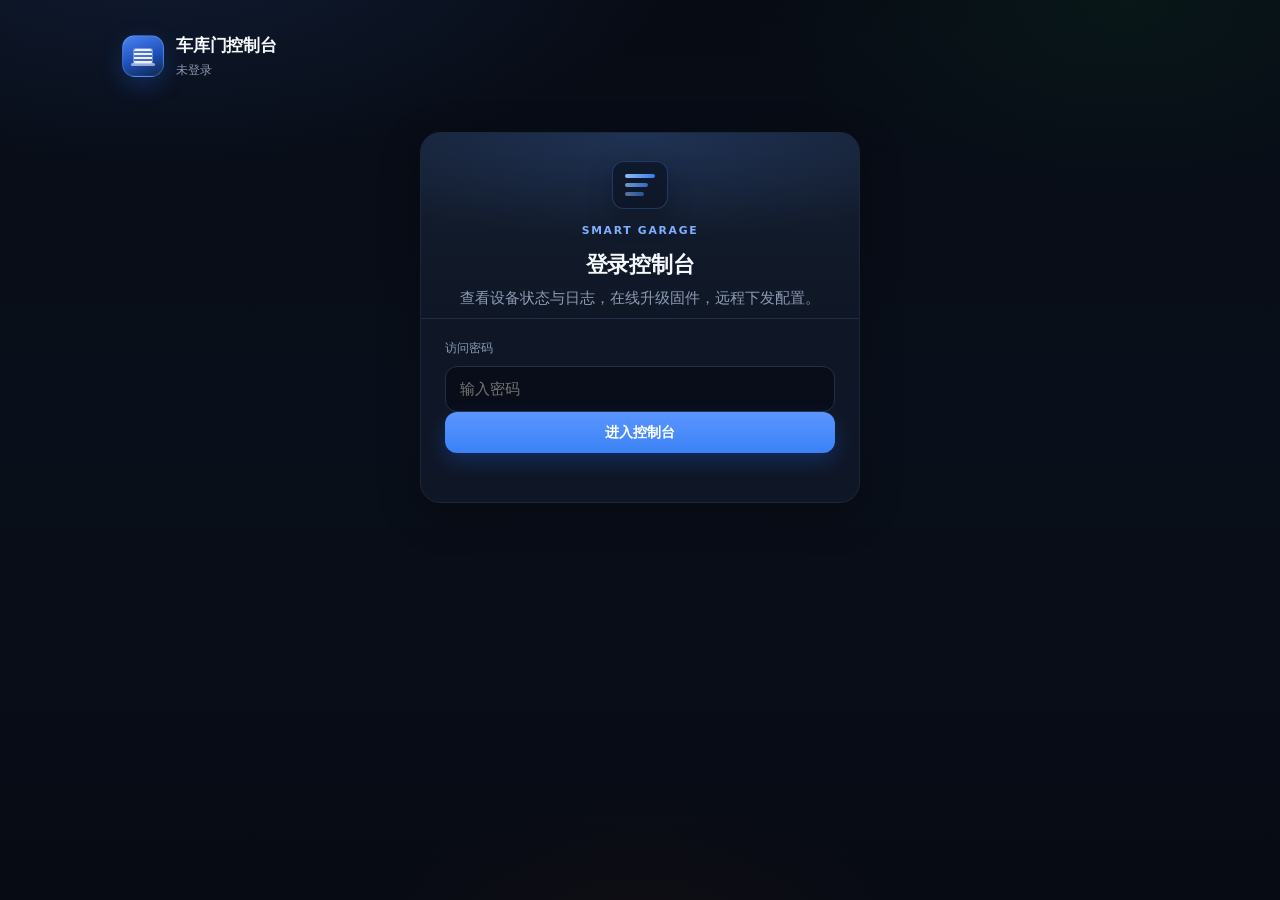
==== commit 698a227d: "feat: 设备列表快捷开关门，详情页门控制置顶 - 详情页打开即见开门/关门，无需下翻 - 设备卡片增加开门/关门按钮，可不进详情直接下发指令 - 同步 vps/web 部署源与本地预览" ====
--- a/index.html
+++ b/index.html
@@ -1,4 +1,3 @@
-<!-- AI生成 -->
 <!DOCTYPE html>
 <html lang="zh-CN">
 <head>
@@ -9,8 +8,6 @@
   <link rel="stylesheet" href="style.css">
 </head>
 <body>
-<p data-aigc-mark="1" style="margin:0 0 8px;font-size:10px;line-height:1.3;color:#6b6560;font-weight:400;">AI生成</p>
-
   <div class="bg-glow" aria-hidden="true"></div>
   <div class="app">
     <header class="top">
@@ -100,15 +97,6 @@
       </div>
 
       <div class="detail-grid">
-        <div class="card card-status">
-          <div class="head-row">
-            <h3>运行状态</h3>
-            <span id="devOnline" class="pill">—</span>
-          </div>
-          <div id="statusGrid" class="status-grid"></div>
-          <div class="meta" id="devMeta"></div>
-        </div>
-
         <div class="card card-control">
           <div class="head-row">
             <h3>门控制</h3>
@@ -130,6 +118,15 @@
           <p class="tip" id="ctrlTip">指令 8 秒内由设备轮询领取；「立即更新」是唯一升级触发</p>
         </div>
 
+        <div class="card card-status">
+          <div class="head-row">
+            <h3>运行状态</h3>
+            <span id="devOnline" class="pill">—</span>
+          </div>
+          <div id="statusGrid" class="status-grid"></div>
+          <div class="meta" id="devMeta"></div>
+        </div>
+
         <div class="card card-cfg" id="cfgCard">
           <div class="head-row">
             <h3>设备配置</h3>
--- a/style.css
+++ b/style.css
@@ -731,6 +731,42 @@
 
 .device-card .pill-row { margin-bottom: 12px; }
 
+/* 设备列表快捷开关：不进详情页也能开/关门 */
+.device-card .quick-row {
+  display: grid;
+  grid-template-columns: 1fr 1fr;
+  gap: 8px;
+  margin-top: 12px;
+  padding-top: 12px;
+  border-top: 1px solid rgba(36, 48, 72, 0.75);
+}
+
+.device-card .quick-row .btn {
+  width: 100%;
+  min-height: 44px;
+  border-radius: 12px;
+  font-size: 0.95rem;
+  letter-spacing: 0.02em;
+}
+
+.device-card .quick-row .btn.open {
+  min-height: 44px;
+  flex-direction: row;
+  gap: 0;
+  font-size: 0.95rem;
+}
+
+.device-card .quick-row .btn.close {
+  min-height: 44px;
+  flex-direction: row;
+  gap: 0;
+  font-size: 0.95rem;
+}
+
+.device-card .quick-row .btn:disabled {
+  opacity: 0.42;
+}
+
 .empty {
   color: var(--muted);
   text-align: center;
@@ -750,8 +786,9 @@
   align-items: start;
 }
 
-.detail-grid .card-status { grid-column: 1; grid-row: 1; }
-.detail-grid .card-control { grid-column: 2; grid-row: 1; }
+/* 门控制置顶：详情页一打开就能遥控开关门 */
+.detail-grid .card-control { grid-column: 1; grid-row: 1; }
+.detail-grid .card-status { grid-column: 2; grid-row: 1; }
 .detail-grid .card-cfg { grid-column: 1 / -1; }
 .detail-grid .log-card { grid-column: 1 / -1; }
 
